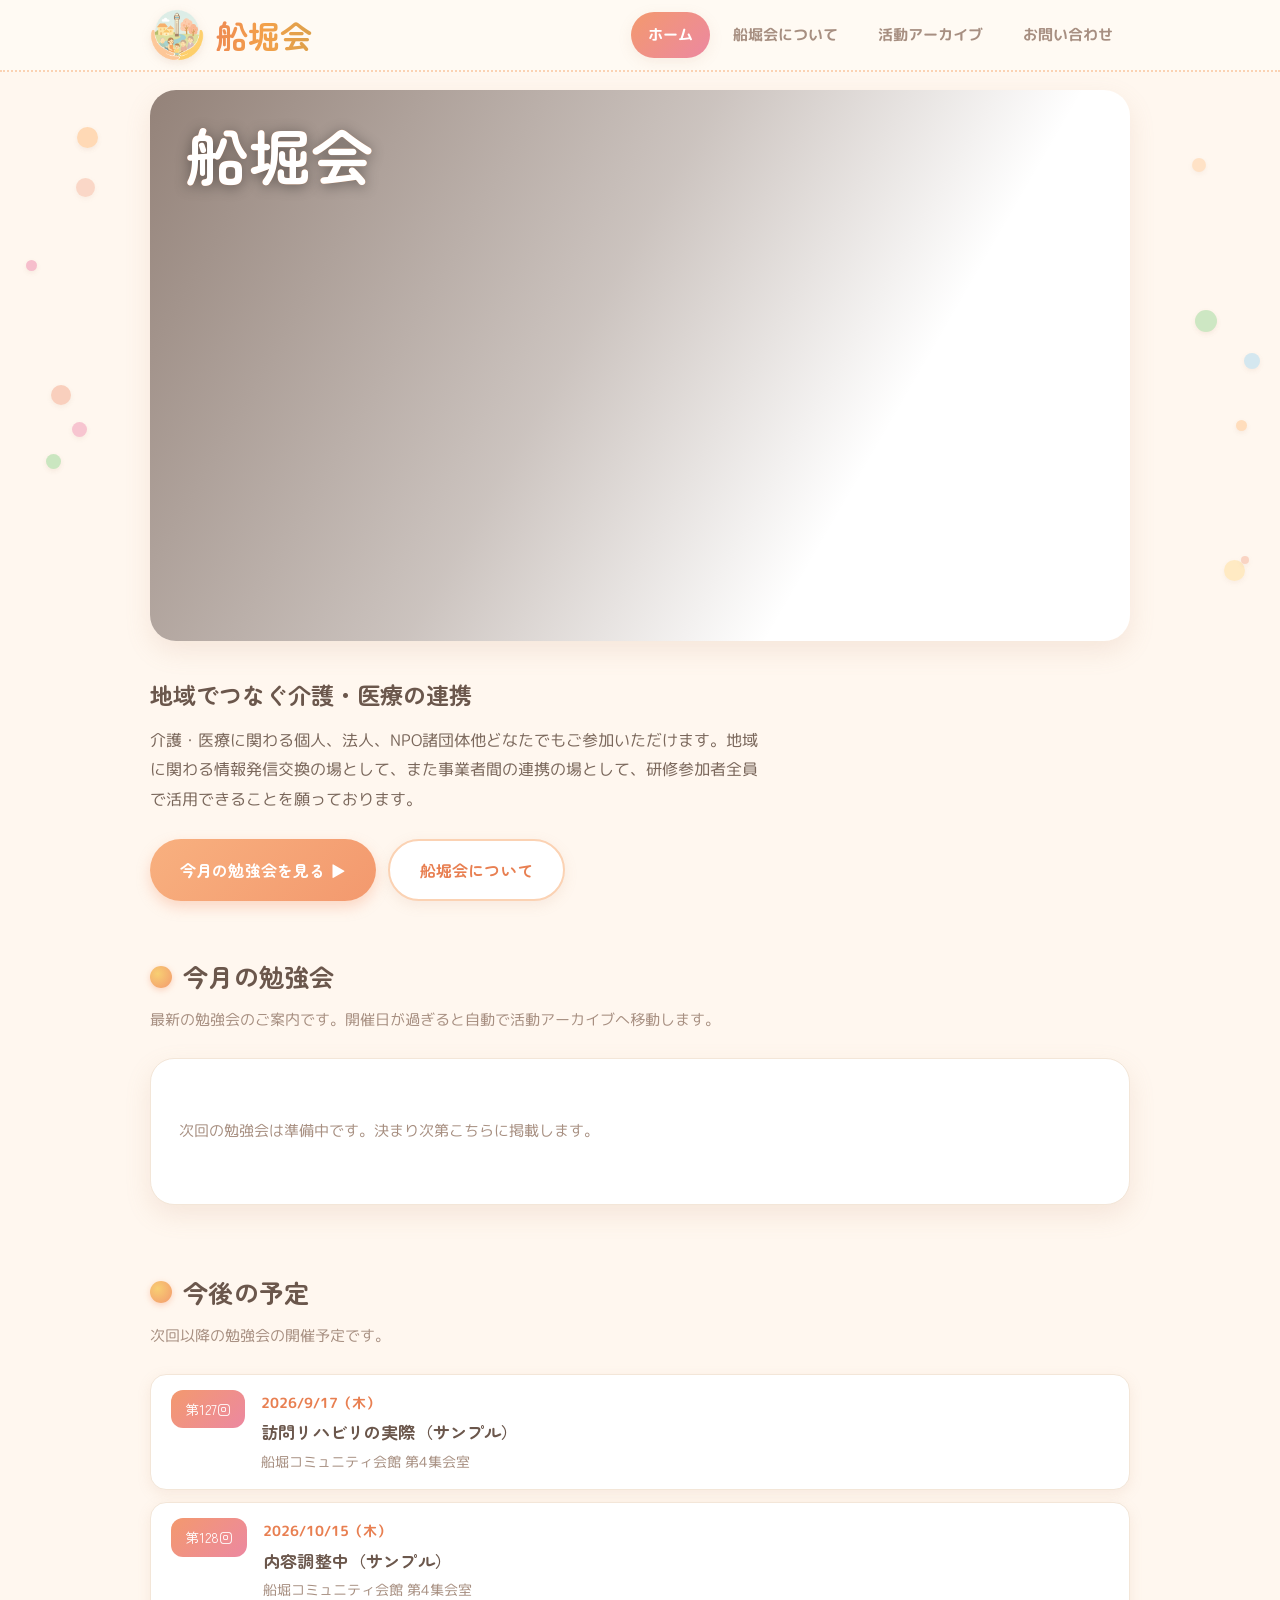
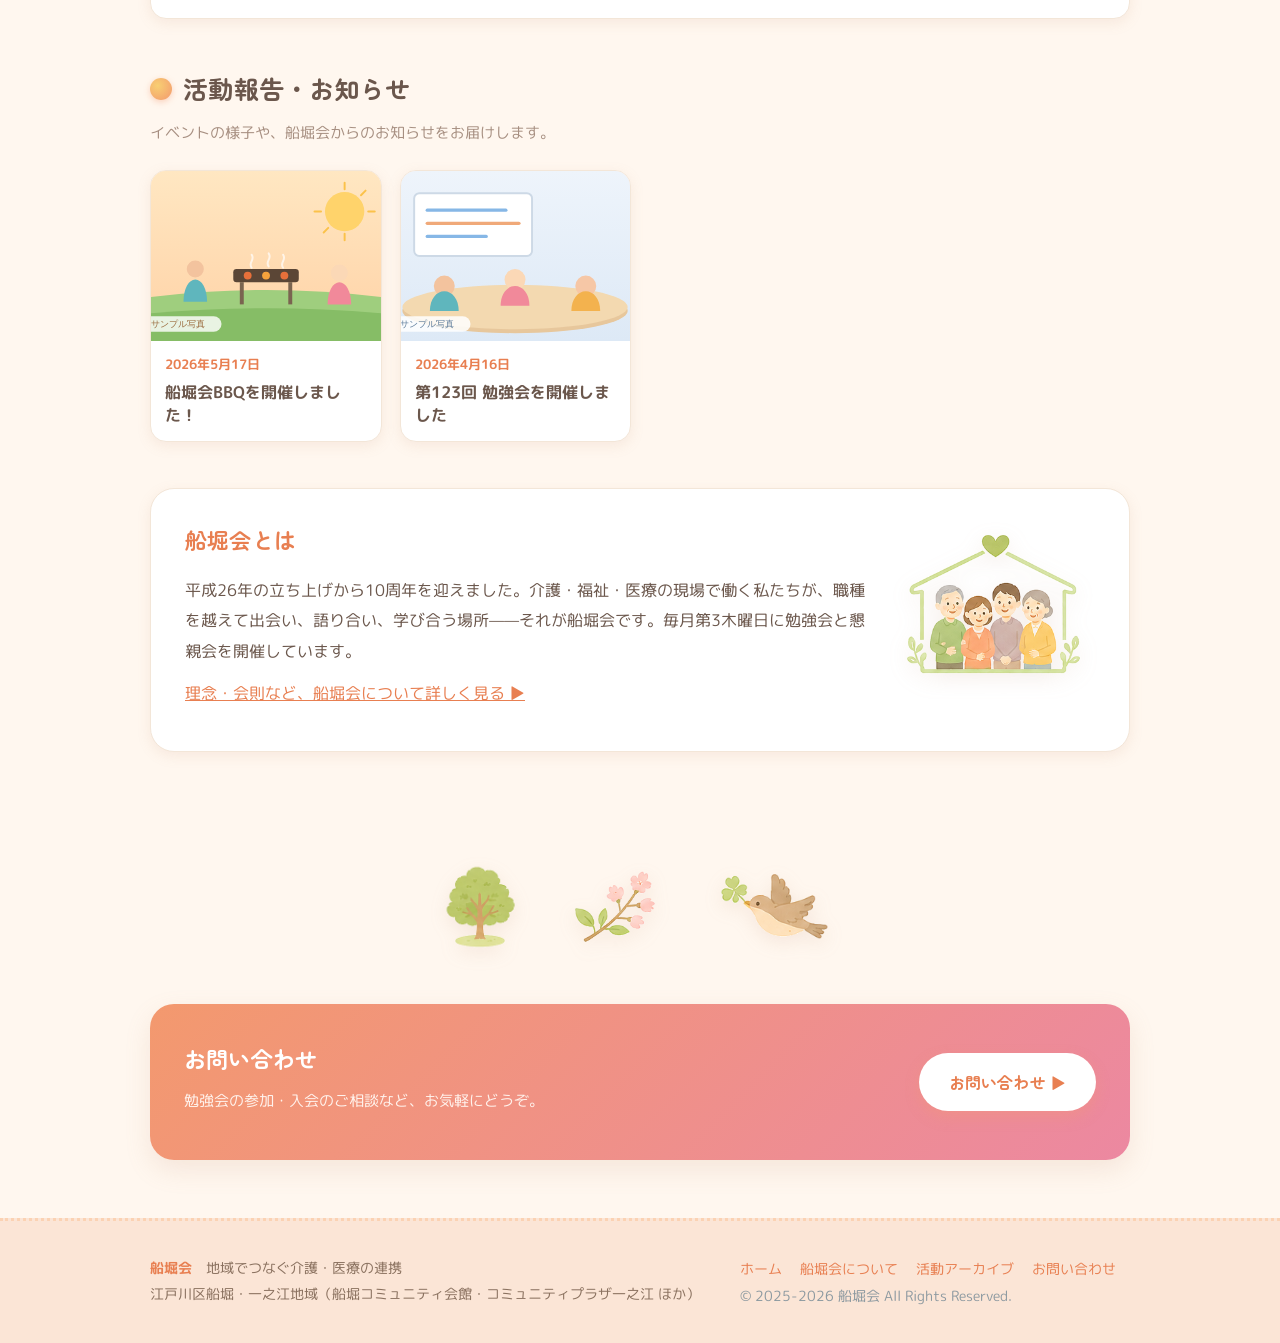
==== 公開用/index.html @ c459af16 "Add files via upload" ====
<!DOCTYPE html>
<html lang="ja">
<head>
<meta charset="UTF-8">
<meta name="viewport" content="width=device-width, initial-scale=1.0">
<title>船堀会 ｜ 地域でつなぐ介護・医療の連携</title>
<link rel="preconnect" href="https://fonts.googleapis.com">
<link rel="preconnect" href="https://fonts.gstatic.com" crossorigin>
<link href="https://fonts.googleapis.com/css2?family=Noto+Sans+JP:wght@400;500;700;900&display=swap" rel="stylesheet">
<link rel="stylesheet" href="style.css?v=22">
</head>
<body>

<header class="site">
  <div class="wrap nav">
    <a class="logo" href="index.html"><img class="logo-mark" src="logo-mark.png" alt="船堀会ロゴ"><span class="logo-name">船堀会</span></a>
    <input type="checkbox" id="navtoggle" class="nav-toggle" aria-hidden="true">
    <label for="navtoggle" class="nav-burger" aria-label="メニュー"><span></span><span></span><span></span></label>
    <nav>
      <a href="index.html" class="active">ホーム</a>
      <a href="about.html">船堀会について</a>
      <a href="archive.html">活動アーカイブ</a>
      <a href="contact.html">お問い合わせ</a>
    </nav>
  </div>
</header>

<section class="hero hero-photo">
  <div class="side-dots" aria-hidden="true"></div>
  <div class="wrap">
    <div class="hero-stage">
      <!-- 写真スライド：images フォルダに hero1.jpg〜hero3.jpg を置けば、そのまま差し替わります -->
      <div class="slider hero-bg">
        <div class="slide" style="background:url('images/hero1.jpg') center/cover no-repeat, linear-gradient(135deg,#dff0d6,#a9d8a0)"></div>
        <div class="slide" style="background:url('images/hero2.jpg') center/cover no-repeat, linear-gradient(135deg,#ffd9b8,#f5b483)"></div>
        <div class="slide" style="background:url('images/hero3.jpg') center/cover no-repeat, linear-gradient(135deg,#ffe2b0,#f3c277)"></div>
      </div>
      <div class="hero-scrim"></div>
      <div class="hero-overlay">
        <h1 class="hero-brand">船堀会</h1>
      </div>
    </div>
  </div>
</section>

<section class="hero-intro">
  <div class="wrap">
    <p class="hero-catch">地域でつなぐ介護・医療の連携</p>
    <p class="lead">介護・医療に関わる個人、法人、NPO諸団体他どなたでもご参加いただけます。地域に関わる情報発信交換の場として、また事業者間の連携の場として、研修参加者全員で活用できることを願っております。</p>
    <div class="quick">
      <a class="btn" href="#feature">今月の勉強会を見る ▶</a>
      <a class="btn secondary" href="about.html">船堀会について</a>
    </div>
  </div>
</section>

<main class="wrap">

  <section class="block" id="feature">
    <h2 class="sec">今月の勉強会</h2>
    <p class="sec-sub">最新の勉強会のご案内です。開催日が過ぎると自動で活動アーカイブへ移動します。</p>
    <div id="feature-mount"></div>
  </section>

  <section class="block" id="schedule" style="padding-top:0">
    <h2 class="sec">今後の予定</h2>
    <p class="sec-sub">次回以降の勉強会の開催予定です。</p>
    <div id="schedule-mount"></div>
  </section>

  <section class="block" style="padding-top:0" id="reports">
    <h2 class="sec">活動報告・お知らせ</h2>
    <p class="sec-sub">イベントの様子や、船堀会からのお知らせをお届けします。</p>
    <div id="reports-mount"></div>
  </section>

  <section class="block" style="padding-top:0">
    <div class="prose">
      <img class="deco-side" src="images/deco/d07.png" alt="">
      <h2>船堀会とは</h2>
      <p>平成26年の立ち上げから10周年を迎えました。介護・福祉・医療の現場で働く私たちが、職種を越えて出会い、語り合い、学び合う場所——それが船堀会です。毎月第3木曜日に勉強会と懇親会を開催しています。</p>
      <p><a href="about.html">理念・会則など、船堀会について詳しく見る ▶</a></p>
    </div>
  </section>

  <section class="block" style="padding-top:0">
    <div class="deco-strip">
      <img src="images/deco/d11.png" alt="">
      <img src="images/deco/d16.png" alt="">
      <img src="images/deco/d19.png" alt="">
    </div>
  </section>

  <section class="block" style="padding-top:0">
    <div class="contact-card">
      <div class="contact-text">
        <h2>お問い合わせ</h2>
        <p>勉強会の参加・入会のご相談など、お気軽にどうぞ。</p>
      </div>
      <a class="btn" href="contact.html">お問い合わせ ▶</a>
    </div>
  </section>

</main>

<footer>
  <div class="wrap">
    <div>
      <strong>船堀会</strong>　地域でつなぐ介護・医療の連携<br>
      江戸川区船堀・一之江地域（船堀コミュニティ会館・コミュニティプラザ一之江 ほか）
    </div>
    <div class="fnav">
      <a href="index.html">ホーム</a>
      <a href="about.html">船堀会について</a>
      <a href="archive.html">活動アーカイブ</a>
      <a href="contact.html">お問い合わせ</a><br>
      <span style="color:#8c99a0">© 2025-2026 船堀会 All Rights Reserved.</span>
    </div>
  </div>
</footer>

<script src="app.js?v=22"></script>
<script>
(function(){
  var c=document.querySelector('.side-dots'); if(!c) return;
  var cols=['#ffd2a6','#f3a9c0','#ffe1a3','#bfe3b6','#bfe0ef','#f6b9a0'];
  function mk(side){
    var s=document.createElement('span');
    var sz=(8+Math.random()*15).toFixed(0);
    s.style.width=s.style.height=sz+'px';
    s.style.top=(5+Math.random()*86).toFixed(1)+'%';
    s.style[side]=(Math.random()*6).toFixed(1)+'%';
    s.style.background=cols[Math.floor(Math.random()*cols.length)];
    s.style.opacity=(0.5+Math.random()*0.35).toFixed(2);
    c.appendChild(s);
  }
  for(var i=0;i<6;i++){ mk('left'); mk('right'); }
})();
</script>
</body>
</html>
                                                                                                                                                                                                                                                                                                                                                                                                                                                                                                                                                                                                                                                                                                                                                                                                                                                                                                                                                                                                                                                                                                                                                                                                                                                                                                                                                                                                                                                                                                                                                                                                                                                                                                                                                                                                                                                                                                                                                                                                                                                                                                                                                                                                                                                                                                                                                                                                                                                                                                                                                                                                                                                                                                                                                                                                                                                                                                                                                                                                                                                                                                                                                                                                                                                                                                                                                                                                                                                                                                                                                                                                                                                                                                                                                                                                                                                                                                                                                                                                                                                                                                                                                                                                                                                                                                                                                                                                                                                                                                                                                                                                                                                                                                                                                                                                                                                                                                                                                                                                                                                                                                                                                                                                                                                                                                                                                                                                                                                                                                                                                                                                                                                                                                                                                                                                                                                                                                                                                                                                                                                                                                                                                                                                                                                                                                                                                                                                                                                                                                                                                                                                                                                                                                                                                                                                                                                                                                                                                                                                                                                                                                                                                                                                                                                                                                                                                                                                                                                                                                                                                                                                                                                                                                                                                                                                                                                                                                                                                                                                                                                                                                                                                                                                                                                                                                                                                                                                                                                                                                                                                                                                                                                                                                                                                                                                                                                                                                                                                                                                                                                                                                                                                                                                                                                                                                                                                                                                                                                                                                                                                                                                                                                                                                                                                                                                                                                                                                                                                                                                                                                                                                                                                                                                                                                                                                                                                                                                                                                                                                                                                                                                                                                                                                                                                                                                                                                                                                                                                                                                                                                                                                                                                                                                                                                                                                                                                                                                                                                                                                                                                                                                                                                                                                                                                                                                                                                                                                                                                                                                                                                                                                                                                                                                                                                                                                                                                                                                                                                                                                                                                                                                                                                                                                                                                                                                                                                                                                                                                                                                                                                                                                                                                                                                                                                                                                                                                                                                                                                                                                                                                                                                                                                                                                                                                                                                                                                                                                                                                                                                                                                                                                                                                                                                                                                                                                                                                                                                                                                                                                                                                                                                                                                                                                                                                                                                                                                                                                                                                                                                                                                                                                                                                                                                                                                                                                                                                                                                                                                                                                                                                                                                                                                                                                                                                                                                                                                                                                                                                                                                                                                                                                                                                                                                                                                                                                                                                                                                                                                                                                                                                                       
---- 公開用/style.css ----
/* ============================================================
   船堀会サイト 共通スタイル （やわらか × ロゴ色パステル・かわいい）
   ============================================================ */
@import url('https://fonts.googleapis.com/css2?family=Zen+Maru+Gothic:wght@400;500;700;900&family=M+PLUS+Rounded+1c:wght@400;500;700&display=swap');

:root{
  --bg:#fff7ef;
  --card:#ffffff;
  --ink:#6b574c;
  --muted:#a78f81;
  --line:#f3e6d8;
  --coral:#f3996e;
  --coral-d:#e87f51;
  --peach:#fbd2b3;
  --pink:#f5aabb;
  --pink-d:#ec88a1;
  --yellow:#f8cf73;
  --mint:#a3d8a6;
  --mint-d:#7ec487;
  --sky:#a9d8e8;
  --sky-d:#7cc0d6;
  --shadow:0 10px 26px rgba(190,140,110,.16);
  --shadow-sm:0 4px 14px rgba(190,140,110,.13);
  --radius:24px;
}
*{box-sizing:border-box}
html{scroll-behavior:smooth}
body{
  margin:0;font-family:"M PLUS Rounded 1c",system-ui,"Hiragino Maru Gothic ProN","Hiragino Kaku Gothic ProN",Meiryo,sans-serif;
  color:var(--ink);background:var(--bg);line-height:1.9;
}
h1,h2,h3,.logo,.badge,.btn{font-family:"Zen Maru Gothic","M PLUS Rounded 1c",sans-serif;font-weight:700;letter-spacing:.01em}
a{color:var(--coral-d)}
img{max-width:100%}
.wrap{max-width:1020px;margin:0 auto;padding:0 20px}

/* ---- ヘッダー / ナビ ---- */
header.site{position:sticky;top:0;z-index:50;background:rgba(255,250,244,.92);backdrop-filter:blur(10px);border-bottom:2px dotted var(--peach)}
.nav{display:flex;align-items:center;justify-content:space-between;min-height:70px;flex-wrap:wrap;gap:6px}
.logo{display:flex;align-items:center;gap:12px;font-size:21px;color:var(--ink);text-decoration:none}
.logo .logo-mark{height:52px;width:auto;display:block;filter:drop-shadow(0 3px 5px rgba(190,140,110,.18))}
.logo small{display:block;font-size:11px;color:var(--muted);font-family:"M PLUS Rounded 1c",sans-serif;letter-spacing:.02em}
.nav nav{display:flex;flex-wrap:wrap}
.nav nav a{margin-left:6px;padding:9px 17px;border-radius:999px;text-decoration:none;color:var(--muted);font-weight:700;font-size:14.5px;transition:.16s;font-family:"M PLUS Rounded 1c",sans-serif}
.nav nav a:hover{color:var(--coral-d);background:#fde9dc}
.nav nav a.active{color:#fff;background:linear-gradient(135deg,var(--coral),var(--pink-d));box-shadow:var(--shadow-sm)}
@media(max-width:560px){ .nav nav a{margin-left:2px;padding:7px 12px;font-size:13.5px} .logo{font-size:18px} .logo .logo-mark{height:44px} }

/* ---- ヒーロー（2カラム：テキスト＋写真スライド） ---- */
.hero{position:relative;background:
   radial-gradient(circle at 15% 30%, #ffe0c9 0 13px, transparent 14px),
   radial-gradient(circle at 80% 22%, #cfe7f5 0 10px, transparent 11px),
   radial-gradient(circle at 38% 72%, #ffd4df 0 12px, transparent 13px),
   radial-gradient(circle at 88% 80%, #fbe6a8 0 15px, transparent 16px),
   linear-gradient(160deg,#eaf6fb 0%,#fff7ef 55%,#ffeede 100%)}
.hero .hero-inner{display:flex;gap:36px;align-items:center;padding:50px 0 58px;flex-wrap:wrap}
.hero-text{flex:1 1 320px}
.hero .eyebrow{display:inline-block;background:#fff;color:var(--coral-d);font-weight:700;font-size:13px;padding:6px 14px;border-radius:999px;box-shadow:var(--shadow-sm);margin:0 0 16px;font-family:"M PLUS Rounded 1c",sans-serif}
.hero h1{font-size:34px;line-height:1.45;margin:0 0 16px;color:var(--ink)}
.hero .lead{color:#7a675b;font-size:16px;margin:0;max-width:560px}
.hero .quick{display:flex;gap:12px;flex-wrap:wrap;margin-top:26px}
.hero-art{flex:1 1 360px;max-width:460px}

/* 写真スライド（クロスフェード）— 丸い枠でかわいく */
.slider{position:relative;width:100%;aspect-ratio:4/3;border-radius:28px;overflow:hidden;box-shadow:var(--shadow);border:6px solid #fff;background:#fff}
.slider .slide{position:absolute;inset:0;background-size:cover;background-position:center;opacity:0;animation:heroFade 24s infinite}
.slider .slide:nth-child(1){animation-delay:0s}
.slider .slide:nth-child(2){animation-delay:6s}
.slider .slide:nth-child(3){animation-delay:12s}
.slider .slide:nth-child(4){animation-delay:18s}
.slide.ph1{background-image:linear-gradient(135deg,#ffe0c9,#f7b58c)}
.slide.ph2{background-image:linear-gradient(135deg,#ffd4df,#f3a9c0)}
.slide.ph3{background-image:linear-gradient(135deg,#d8f0d4,#a6d6a6)}
.slide.ph4{background-image:linear-gradient(135deg,#d6eef8,#a9d8e8)}
@keyframes heroFade{0%{opacity:0}3%{opacity:1}22%{opacity:1}25%{opacity:0}100%{opacity:0}}
.slide-label{position:absolute;left:0;right:0;bottom:0;z-index:2;padding:14px 16px;color:#fff;font-size:13px;background:linear-gradient(transparent,rgba(120,80,55,.45));text-shadow:0 1px 4px rgba(0,0,0,.2)}
@media(max-width:560px){ .hero h1{font-size:27px} }

/* ---- 写真ヒーロー（A案：囲み枠・角丸・左上に白文字） ---- */
.hero-photo{position:relative;background:none;padding:18px 0 2px}
.hero-photo .hero-stage{position:relative;aspect-ratio:16/9;border-radius:26px;overflow:hidden;box-shadow:var(--shadow);background:#fff3e8}
.hero-photo .hero-bg{position:absolute;inset:0;width:100%;height:100%;aspect-ratio:auto;border-radius:0;border:none;box-shadow:none}
.hero-photo .hero-bg .slide{border-radius:0}
.hero-photo .hero-scrim{position:absolute;inset:0;z-index:1;background:linear-gradient(120deg,rgba(70,40,24,.58) 0%,rgba(70,40,24,.28) 44%,rgba(70,40,24,0) 72%)}
.hero-photo .hero-overlay{position:absolute;z-index:2;left:36px;top:32px;right:36px;color:#fff}
.hero-photo .eyebrow{background:none;box-shadow:none;color:#fff;padding:0;font-size:14px;text-shadow:0 1px 7px rgba(0,0,0,.4);margin:0 0 12px}
.hero-photo .hero-brand{font-size:60px;line-height:1.05;margin:0;padding:0;background:none;-webkit-text-fill-color:#fff;color:#fff;text-shadow:0 2px 14px rgba(0,0,0,.42)}
@media(max-width:760px){
  .hero-photo{padding:12px 0 2px}
  .hero-photo .hero-stage{border-radius:20px}
  .hero-photo .hero-scrim{background:linear-gradient(150deg,rgba(70,40,24,.56) 0%,rgba(70,40,24,.30) 60%,rgba(70,40,24,.12) 100%)}
  .hero-photo .hero-overlay{left:24px;top:22px;right:24px}
  .hero-photo .hero-brand{font-size:42px}
}

/* 写真の下の導入（キャッチ・説明・ボタン） */
.hero-intro{padding:34px 0 6px}
.hero-intro .hero-catch{font-size:23px;line-height:1.5;margin:0 0 14px;color:var(--ink);font-family:"Zen Maru Gothic",sans-serif;font-weight:700}
.hero-intro .lead{color:#7a675b;font-size:16px;margin:0;max-width:620px;line-height:1.85}
.hero-intro .quick{display:flex;gap:12px;flex-wrap:wrap;margin-top:24px}
@media(max-width:560px){ .hero-intro{padding:24px 0 4px} .hero-intro .hero-catch{font-size:19px} }

/* やさしい波の区切り */
.wave{display:block;width:100%;height:46px;margin-top:-1px}

/* ---- ページ見出し（下層ページ） ---- */
.page-head{background:linear-gradient(135deg,var(--coral),var(--pink-d));color:#fff;padding:44px 0 40px;position:relative}
.page-head .eyebrow{margin:0 0 6px;font-size:12px;font-weight:700;letter-spacing:.12em;color:#fff3ec;font-family:"M PLUS Rounded 1c",sans-serif}
.page-head h1{margin:0;font-size:28px}
.crumbs{font-size:13px;color:var(--muted);margin:18px 0 0}
.crumbs a{color:var(--coral-d);text-decoration:none}

/* ---- 汎用セクション ---- */
section.block{padding:46px 0}
section.block h2.sec{font-size:25px;margin:0 0 6px;color:var(--ink);display:flex;align-items:center;gap:11px}
section.block h2.sec::before{content:"";width:22px;height:22px;border-radius:50%;background:radial-gradient(circle at 35% 35%, var(--yellow), var(--coral));display:inline-block;box-shadow:0 2px 6px rgba(243,153,110,.4)}
section.block p.sec-sub{color:var(--muted);font-size:14.5px;margin:0 0 24px}

/* ---- ボタン ---- */
.btn{display:inline-flex;align-items:center;gap:8px;background:linear-gradient(135deg,#f8b07f,var(--coral));color:#fff;text-decoration:none;font-size:16px;padding:14px 30px;border-radius:999px;transition:.18s;border:none;cursor:pointer;box-shadow:0 6px 14px rgba(243,153,110,.34)}
.btn:hover{transform:translateY(-2px) scale(1.02);box-shadow:0 10px 20px rgba(243,153,110,.4)}
.btn.secondary{background:#fff;color:var(--coral-d);border:2px solid var(--peach);box-shadow:var(--shadow-sm)}
.btn.accent{background:linear-gradient(135deg,#ffdc8a,var(--yellow));color:#7a5a1e}

/* ---- 今月の勉強会カード ---- */
.feature{background:var(--card);border:1px solid var(--line);border-radius:var(--radius);box-shadow:var(--shadow);overflow:hidden;margin-bottom:18px}
.feature .top{background:linear-gradient(135deg,var(--coral),var(--pink-d));color:#fff;padding:20px 28px;display:flex;flex-wrap:wrap;align-items:center;gap:12px}
.badge{background:rgba(255,255,255,.25);border:1px solid rgba(255,255,255,.5);padding:5px 15px;border-radius:999px;font-size:13px}
.feature .top h2{margin:0;font-size:22px;flex:1;min-width:200px}
.feature .body{padding:28px}
.feature h3{font-size:30px;margin:0 0 14px;line-height:1.45;color:var(--coral-d)}
@media(max-width:560px){ .feature h3{font-size:23px} }
.summary{color:#7a675b;margin:0 0 22px;white-space:pre-line}
.grid{display:grid;grid-template-columns:1fr 1fr;gap:14px;margin:0 0 22px}
@media(max-width:640px){ .grid{grid-template-columns:1fr} }
.meta{display:flex;gap:12px;align-items:flex-start;background:#fff6ee;border:1px solid var(--line);border-radius:16px;padding:11px 15px}
.meta .k{flex:0 0 58px;color:var(--coral-d);font-size:13px;font-weight:700;padding-top:2px}
.meta .v{font-size:15px}

/* ---- 講師 ---- */
.speakers{border-top:2px dotted var(--peach);padding-top:22px;margin-top:6px}
.speakers h4{font-size:27px;color:var(--coral-d);margin:0 0 18px;font-weight:700;letter-spacing:.04em;font-family:"Zen Maru Gothic","M PLUS Rounded 1c",sans-serif}
.speaker{display:flex;gap:20px;align-items:flex-start;margin-bottom:22px}
.avatar{flex:0 0 240px;width:240px;height:240px;border-radius:50%;object-fit:cover;object-position:50% 28%;border:6px solid #fff;box-shadow:0 8px 20px rgba(190,140,110,.28);background:linear-gradient(135deg,#ffe6d3,#ffd0dd);display:grid;place-items:center;color:var(--coral-d);font-size:76px;overflow:hidden;font-family:"Zen Maru Gothic",sans-serif}
.sp-body{flex:1;min-width:0}
.speaker .name{font-weight:700;font-size:28px}
.speaker .org{display:flex;align-items:center;flex-wrap:wrap;gap:8px 14px;color:var(--coral-d);font-size:16.5px;font-weight:600;margin:6px 0 9px}
.speaker .org-logo{flex:0 0 auto;height:180px;width:auto;max-width:min(100%,540px);object-fit:contain;border-radius:14px;background:#fff;padding:10px;border:1px solid #f0e2d4;box-shadow:0 4px 12px rgba(190,140,110,.18)}
.speaker .org span{flex:1 1 auto;min-width:0}
.speaker .profile{color:var(--muted);font-size:14px;margin:0}

.cta{display:flex;flex-wrap:wrap;gap:12px;align-items:center;margin-top:24px;padding-top:22px;border-top:2px dotted var(--peach)}
.cta .note{color:var(--muted);font-size:13px;flex:1;min-width:220px}
.empty{color:var(--muted);font-size:14.5px;padding:16px 0}

/* ---- アーカイブ一覧（動的） ---- */
.arch-item{background:var(--card);border:1px solid var(--line);border-radius:18px;box-shadow:var(--shadow-sm);padding:18px 22px;margin-bottom:12px;display:flex;gap:18px;align-items:flex-start;flex-wrap:wrap;transition:.16s}
.arch-item:hover{box-shadow:var(--shadow);transform:translateY(-2px)}
.arch-item .no{flex:0 0 auto;background:linear-gradient(135deg,var(--coral),var(--pink-d));color:#fff;border-radius:12px;padding:6px 14px;font-size:14px;font-family:"Zen Maru Gothic",sans-serif}
.arch-item .main{flex:1;min-width:220px}
.arch-item .date{color:var(--muted);font-size:13px;margin:0 0 3px}
.arch-item h3{font-size:17px;margin:0 0 4px;color:var(--ink)}
.arch-item .who{color:var(--muted);font-size:13.5px;margin:0}

/* ---- 表 ---- */
.table-wrap{overflow-x:auto;border:1px solid var(--line);border-radius:18px;box-shadow:var(--shadow-sm);background:#fff}
table.records{border-collapse:collapse;width:100%;min-width:680px;font-size:14px}
table.records th,table.records td{border-bottom:1px solid var(--line);padding:13px 15px;text-align:left;vertical-align:top}
table.records th{background:#fff0e4;color:var(--coral-d);font-weight:700;white-space:nowrap}
table.records td.no{font-weight:700;white-space:nowrap;color:var(--coral-d)}
table.records tr:last-child td{border-bottom:none}
table.records tbody tr:hover{background:#fff8f2}

/* ---- 文章ページ ---- */
.prose{background:#fff;border:1px solid var(--line);border-radius:var(--radius);box-shadow:var(--shadow-sm);padding:30px 34px;margin-bottom:22px}
.prose h2{font-size:22px;margin:0 0 14px;color:var(--coral-d)}
.prose h3{font-size:16px;margin:22px 0 6px;color:var(--mint-d)}
.prose p{margin:0 0 12px}
.rinen{list-style:none;padding:0;margin:0;display:grid;gap:14px}
.rinen li{background:linear-gradient(135deg,#fff3e9,#fff8f1);border:2px dotted var(--peach);border-radius:18px;padding:16px 20px;display:flex;gap:14px;align-items:flex-start}
.rinen li:nth-child(2){background:linear-gradient(135deg,#eef9ee,#f7fcf6);border-color:#bfe3b8}
.rinen li:nth-child(3){background:linear-gradient(135deg,#eaf6fb,#f4fbfd);border-color:#b6e0ee}
.rinen li .n{flex:0 0 34px;height:34px;border-radius:50%;background:linear-gradient(135deg,var(--coral),var(--pink-d));color:#fff;display:grid;place-items:center;font-size:15px;font-family:"Zen Maru Gothic",sans-serif}
.rinen li:nth-child(2) .n{background:linear-gradient(135deg,var(--mint-d),var(--mint))}
.rinen li:nth-child(3) .n{background:linear-gradient(135deg,var(--sky-d),var(--sky))}
.kaisoku ul{margin:4px 0 16px;padding-left:20px;color:#7a675b}
.kaisoku ol{margin:4px 0 16px;padding-left:22px;color:#7a675b}

/* ---- お問い合わせ ---- */
.contact-card{background:linear-gradient(135deg,var(--coral),var(--pink-d));color:#fff;border-radius:var(--radius);box-shadow:var(--shadow);padding:34px;display:flex;gap:24px;align-items:center;justify-content:space-between;flex-wrap:wrap}
.contact-card h2{margin:0 0 8px;font-size:22px}
.contact-text{max-width:560px}
.contact-text p{margin:0 0 10px;color:#fff2ec;font-size:15px}
.contact-card .btn{background:#fff;color:var(--coral-d)}

/* ---- フッター ---- */
footer{background:#fbe5d6;color:#8a715f;padding:34px 0;font-size:13.5px;margin-top:12px;border-top:3px dotted var(--peach)}
footer .wrap{display:flex;justify-content:space-between;flex-wrap:wrap;gap:14px}
footer strong{color:var(--coral-d)}
footer a{color:var(--coral-d);text-decoration:none}
footer .fnav a{margin-right:14px;line-height:2.1}

/* ---- かわいい挿絵（いろんなデザインより） ---- */
.deco-side{float:right;width:200px;margin:2px 0 12px 22px;filter:drop-shadow(0 6px 10px rgba(190,140,110,.14))}
.deco-center{display:block;margin:10px auto 6px;max-width:230px;filter:drop-shadow(0 6px 10px rgba(190,140,110,.14))}
.deco-strip{display:flex;justify-content:center;align-items:flex-end;gap:34px;flex-wrap:wrap;margin:38px 0 0}
.deco-strip img{height:100px;width:auto;filter:drop-shadow(0 6px 9px rgba(190,140,110,.14))}
@media(max-width:560px){ .deco-side{float:none;display:block;margin:0 auto 12px;width:165px} .deco-strip img{height:66px} .deco-strip{gap:20px} }

/* ---- 左右の余白に置くかわいい挿絵（広い画面だけ表示） ---- */
.side-deco{display:none}
@media(min-width:1240px){
  .side-deco{display:block}
  .side-deco .sd{position:fixed;width:122px;z-index:0;opacity:.92;pointer-events:none;filter:drop-shadow(0 6px 10px rgba(190,140,110,.16))}
  .sd-l1{left:16px;top:108px}
  .sd-l2{left:4px;top:45%}
  .sd-l3{left:22px;bottom:64px;width:98px}
  .sd-r1{right:14px;top:118px}
  .sd-r2{right:6px;top:47%;width:132px}
  .sd-r3{right:22px;bottom:64px;width:106px}
}

/* 右下に寄せる挿絵 */
.deco-br{text-align:right;margin:4px 0 26px}
.deco-br img{width:300px;max-width:62%;filter:drop-shadow(0 6px 10px rgba(190,140,110,.14))}
@media(max-width:560px){ .deco-br img{width:200px} }

/* ① ロゴ名（大きく・ロゴ色に合わせた暖色グラデ） */
.logo .logo-name{font-size:32px;line-height:1;font-family:"Zen Maru Gothic",sans-serif;background:linear-gradient(95deg,#ee8a52,#f3a14a 50%,#dca04a);-webkit-background-clip:text;background-clip:text;color:transparent}
@media(max-width:560px){ .logo .logo-name{font-size:25px} }

/* ④ ヒーローの大見出し「船堀会」 */
.hero .hero-brand{font-size:62px;line-height:1.06;margin:0 0 6px;background:linear-gradient(100deg,#ef8d5a,#f3a14e 48%,#e39a59);-webkit-background-clip:text;background-clip:text;color:transparent}
.hero .hero-catch{font-size:23px;line-height:1.5;margin:0 0 14px;color:var(--ink);font-family:"Zen Maru Gothic",sans-serif}
@media(max-width:560px){ .hero .hero-brand{font-size:44px} .hero .hero-catch{font-size:18px} }

/* ⑥ 参加を申し込むボタン（大きく・目立つ） */
.btn-join{font-size:18px;padding:18px 44px;box-shadow:0 10px 22px rgba(248,184,79,.5)}
.btn-join:hover{transform:translateY(-3px) scale(1.03)}
@media(min-width:641px){ .btn-join{animation:joinBounce 2.6s ease-in-out infinite} }
@keyframes joinBounce{0%,100%{transform:translateY(0)}50%{transform:translateY(-4px)}}

/* === 活動アーカイブ：年ごとの折りたたみ === */
.year-acc{border:1px solid #efe2d3;border-radius:16px;margin:14px 0;overflow:hidden;background:#fff;box-shadow:0 2px 10px rgba(120,80,40,.05)}
.year-acc>summary{list-style:none;cursor:pointer;padding:15px 20px;font-weight:700;font-size:1.1rem;color:#5b4630;background:#fbf1e6;display:flex;align-items:center;gap:12px;user-select:none}
.year-acc>summary::-webkit-details-marker{display:none}
.year-acc>summary::before{content:"\25B8";color:#e09a5a;font-size:.95em;transition:transform .2s}
.year-acc[open]>summary::before{transform:rotate(90deg)}
.year-acc>summary:hover{background:#f7e8d6}
.year-acc>summary .cnt{margin-left:auto;font-weight:500;font-size:.82rem;color:#a8917a;background:#fff;border:1px solid #efe2d3;border-radius:999px;padding:2px 12px}
.year-acc .year-body{padding:8px 16px 16px}

/* === スマホ用ハンバーガーメニュー === */
.nav-toggle,.nav-burger{display:none}
@media(max-width:640px){
  .nav-burger{display:flex;flex-direction:column;justify-content:center;gap:6px;width:46px;height:42px;padding:8px;margin-left:auto;cursor:pointer;border-radius:12px;-webkit-tap-highlight-color:transparent}
  .nav-burger span{display:block;height:3px;width:28px;background:var(--coral-d);border-radius:3px;transition:transform .25s ease,opacity .2s ease}
  .nav nav{display:none;flex-direction:column;width:100%;flex-basis:100%;order:3;gap:5px;padding:8px 0 12px}
  .nav nav a{margin:0 !important;width:100%;text-align:center;padding:13px;font-size:16px}
  .nav-toggle:checked ~ nav{display:flex}
  .nav-toggle:checked + .nav-burger span:nth-child(1){transform:translateY(9px) rotate(45deg)}
  .nav-toggle:checked + .nav-burger span:nth-child(2){opacity:0}
  .nav-toggle:checked + .nav-burger span:nth-child(3){transform:translateY(-9px) rotate(-45deg)}
}

/* === 活動報告・お知らせ（カード＋拡大表示） === */
#reports-mount{display:grid;grid-template-columns:repeat(auto-fill,minmax(220px,1fr));gap:18px}
#reports-mount .empty{grid-column:1/-1;color:var(--muted);background:var(--card);border:1px dashed var(--line);border-radius:14px;padding:20px;text-align:center}
.rep-card{display:flex;flex-direction:column;text-align:left;padding:0;border:1px solid var(--line);border-radius:16px;overflow:hidden;background:var(--card);box-shadow:var(--shadow-sm);cursor:pointer;font:inherit;color:inherit;transition:transform .16s,box-shadow .16s}
.rep-card:hover{transform:translateY(-3px);box-shadow:0 12px 24px rgba(190,140,110,.22)}
.rep-thumb{display:block;width:100%;height:170px;object-fit:cover;background:#ffe9d6}
.rep-noimg{background:linear-gradient(135deg,#ffe0c9,#ffd2a6)}
.rep-cap{padding:12px 14px 14px}
.rep-cap .rep-date{display:block;color:var(--coral-d);font-size:12.5px;font-weight:700;margin-bottom:4px}
.rep-cap .rep-title{display:block;font-size:16px;color:var(--ink);line-height:1.45;font-weight:700}
.rep-modal{position:fixed;inset:0;z-index:200;background:rgba(60,35,20,.6);display:flex;align-items:center;justify-content:center;padding:18px;opacity:0;visibility:hidden;transition:opacity .2s,visibility .2s}
.rep-modal.open{opacity:1;visibility:visible}
.rep-box{position:relative;background:#fff;border-radius:20px;max-width:680px;width:100%;max-height:90vh;overflow:auto;box-shadow:0 20px 50px rgba(0,0,0,.32)}
.rep-big{display:block;width:100%;max-height:62vh;object-fit:contain;background:#faf3ec;border-radius:20px 20px 0 0}
.rep-mbody{padding:18px 24px 26px}
.rep-mdate{color:var(--coral-d);font-weight:700;font-size:13px;margin:0 0 6px}
.rep-mtitle{font-size:22px;margin:0 0 14px;color:var(--ink);line-height:1.5}
.rep-mtext{color:#5a4a3e;font-size:15px;line-height:1.9;margin:0;white-space:pre-line}
.rep-close{position:absolute;top:14px;right:16px;width:40px;height:40px;border-radius:50%;border:none;background:rgba(255,255,255,.92);font-size:24px;line-height:1;cursor:pointer;color:#5b4630;box-shadow:0 2px 8px rgba(0,0,0,.25)}
.rep-close:hover{background:#fff}
@media(max-width:560px){ .rep-mtitle{font-size:19px} }

/* === 今後の予定（スケジュール表） === */
.sched{overflow-x:auto;border:1px solid var(--line);border-radius:16px;background:var(--card);box-shadow:var(--shadow-sm)}
.sched table{width:100%;border-collapse:collapse;min-width:520px}
.sched th{background:#fbf1e6;color:#5b4630;font-size:13.5px;font-weight:700;text-align:left;padding:12px 16px;white-space:nowrap}
.sched td{padding:13px 16px;border-top:1px solid var(--line);font-size:14.5px;color:var(--ink);vertical-align:top}
.sched .s-date{white-space:nowrap;color:var(--coral-d);font-weight:700}
.sched .s-no{white-space:nowrap;font-weight:700}
.sched .s-place{color:var(--muted);font-size:13.5px}
#schedule-mount .empty{color:var(--muted);background:var(--card);border:1px dashed var(--line);border-radius:14px;padding:18px;text-align:center}

/* === 写真の両サイドの水玉（装飾・ランダム配置） === */
.hero-photo .wrap{position:relative;z-index:1}
.side-dots{position:absolute;inset:0;z-index:0;pointer-events:none;overflow:hidden}
.side-dots span{position:absolute;border-radius:50%;box-shadow:0 2px 5px rgba(190,140,110,.18)}
@media(max-width:1100px){ .side-dots{display:none} }

/* === トップ写真：3枚ローテーション === */
.hero-photo .hero-bg .slide{animation:heroFade3 21s infinite}
.hero-photo .hero-bg .slide:nth-child(1){animation-delay:0s}
.hero-photo .hero-bg .slide:nth-child(2){animation-delay:7s}
.hero-photo .hero-bg .slide:nth-child(3){animation-delay:14s}
@keyframes heroFade3{0%{opacity:0}4%{opacity:1}30%{opacity:1}34%{opacity:0}100%{opacity:0}}

/* === 今後の予定：カード（横スクロールなし） === */
.sched-list{display:flex;flex-direction:column;gap:12px}
.sched-card{background:var(--card);border:1px solid var(--line);border-radius:16px;box-shadow:var(--shadow-sm);padding:15px 20px;display:flex;gap:16px;align-items:flex-start;flex-wrap:wrap}
.sched-card .s-no{flex:0 0 auto;background:linear-gradient(135deg,var(--coral),var(--pink-d));color:#fff;border-radius:12px;padding:6px 14px;font-size:14px;font-family:"Zen Maru Gothic",sans-serif;white-space:nowrap}
.sched-card .s-main{flex:1 1 200px;min-width:0}
.sched-card .s-date{color:var(--coral-d);font-weight:700;font-size:14px;margin:0 0 3px}
.sched-card .s-title{font-size:17px;margin:0 0 4px;color:var(--ink);line-height:1.5}
.sched-card .s-place{color:var(--muted);font-size:13.5px;margin:0}

/* 講師：スマホ縦並び */
@media(max-width:600px){
  .speaker{flex-direction:column;align-items:center;text-align:center;gap:12px}
  .speaker .org{justify-content:center}
  .avatar{width:190px;height:190px;flex:0 0 auto;font-size:60px}
  .speaker .org-logo{height:130px}
  .speaker .name{font-size:24px}
  .speaker .profile{font-size:14.5px}
}

/* 日本語の改行を自然な位置に（中途半端な改行防止） */
.feature h3,.summary,.speaker .name,.speaker .org span,.speaker .profile,.arch-item h3,.arch-item .who,.rep-mtitle,.sched-card .s-title{word-break:keep-all;overflow-wrap:anywhere;line-break:strict}
@media(max-width:600px){ .speaker.no-avatar{align-items:flex-start;text-align:left} }
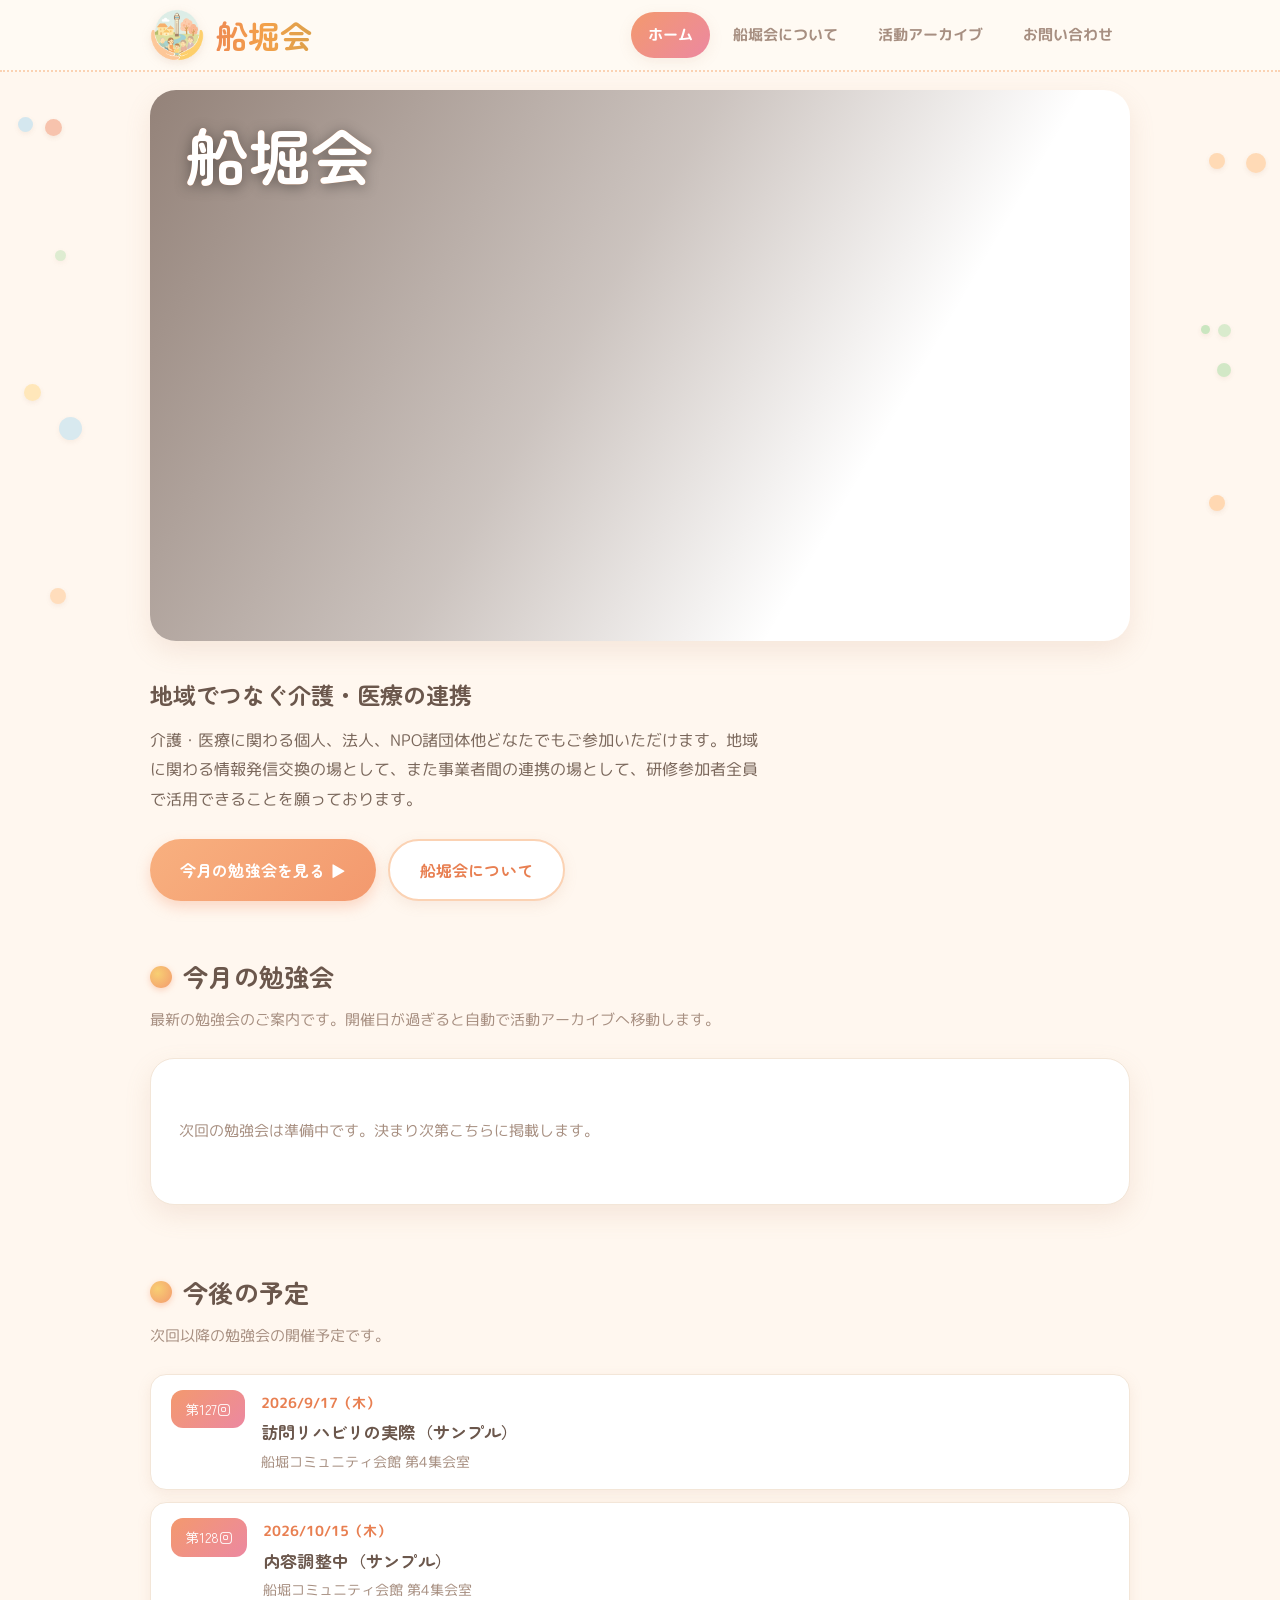
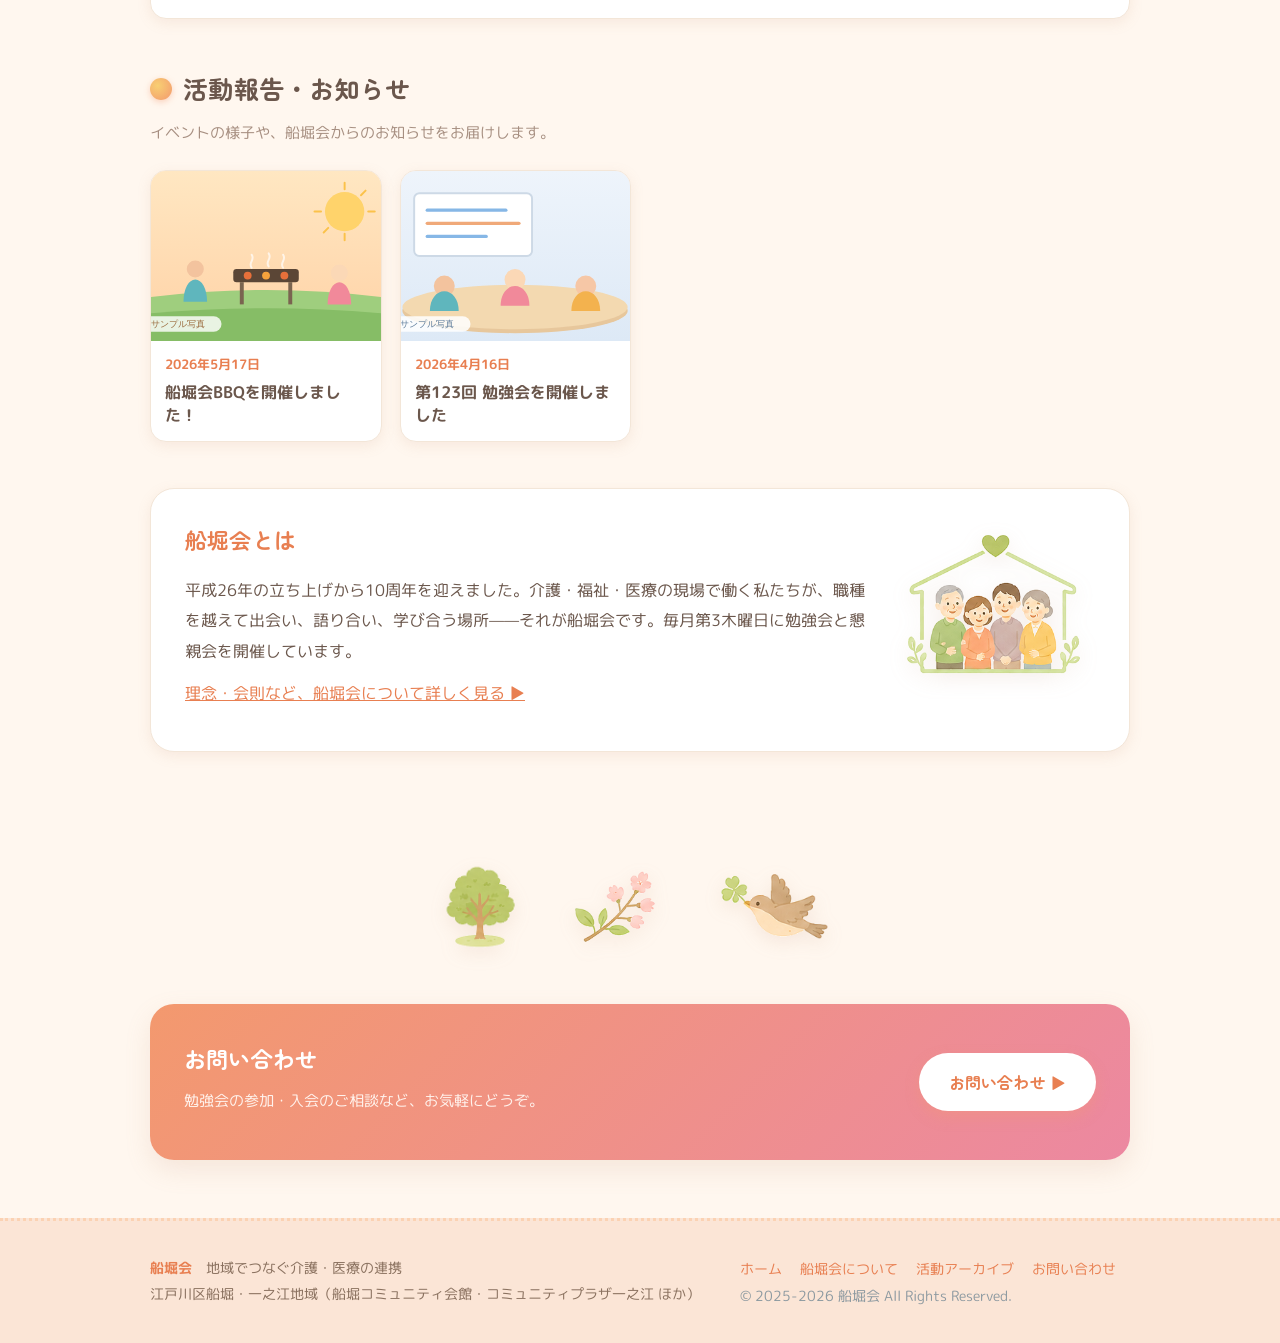
==== commit 87721286: "Add files via upload" ====
--- a/公開用/index.html
+++ b/公開用/index.html
@@ -7,7 +7,7 @@
 <link rel="preconnect" href="https://fonts.googleapis.com">
 <link rel="preconnect" href="https://fonts.gstatic.com" crossorigin>
 <link href="https://fonts.googleapis.com/css2?family=Noto+Sans+JP:wght@400;500;700;900&display=swap" rel="stylesheet">
-<link rel="stylesheet" href="style.css?v=22">
+<link rel="stylesheet" href="style.css?v=23">
 </head>
 <body>
 
@@ -119,7 +119,7 @@
   </div>
 </footer>
 
-<script src="app.js?v=22"></script>
+<script src="app.js?v=23"></script>
 <script>
 (function(){
   var c=document.querySelector('.side-dots'); if(!c) return;
--- a/公開用/style.css
+++ b/公開用/style.css
@@ -141,7 +141,7 @@
 .speakers{border-top:2px dotted var(--peach);padding-top:22px;margin-top:6px}
 .speakers h4{font-size:27px;color:var(--coral-d);margin:0 0 18px;font-weight:700;letter-spacing:.04em;font-family:"Zen Maru Gothic","M PLUS Rounded 1c",sans-serif}
 .speaker{display:flex;gap:20px;align-items:flex-start;margin-bottom:22px}
-.avatar{flex:0 0 240px;width:240px;height:240px;border-radius:50%;object-fit:cover;object-position:50% 28%;border:6px solid #fff;box-shadow:0 8px 20px rgba(190,140,110,.28);background:linear-gradient(135deg,#ffe6d3,#ffd0dd);display:grid;place-items:center;color:var(--coral-d);font-size:76px;overflow:hidden;font-family:"Zen Maru Gothic",sans-serif}
+.avatar{flex:0 0 280px;width:280px;height:280px;border-radius:50%;object-fit:cover;object-position:50% 28%;border:6px solid #fff;box-shadow:0 8px 20px rgba(190,140,110,.28);background:linear-gradient(135deg,#ffe6d3,#ffd0dd);display:grid;place-items:center;color:var(--coral-d);font-size:88px;overflow:hidden;font-family:"Zen Maru Gothic",sans-serif}
 .sp-body{flex:1;min-width:0}
 .speaker .name{font-weight:700;font-size:28px}
 .speaker .org{display:flex;align-items:center;flex-wrap:wrap;gap:8px 14px;color:var(--coral-d);font-size:16.5px;font-weight:600;margin:6px 0 9px}
@@ -321,7 +321,7 @@
 @media(max-width:600px){
   .speaker{flex-direction:column;align-items:center;text-align:center;gap:12px}
   .speaker .org{justify-content:center}
-  .avatar{width:190px;height:190px;flex:0 0 auto;font-size:60px}
+  .avatar{width:215px;height:215px;flex:0 0 auto;font-size:66px}
   .speaker .org-logo{height:130px}
   .speaker .name{font-size:24px}
   .speaker .profile{font-size:14.5px}
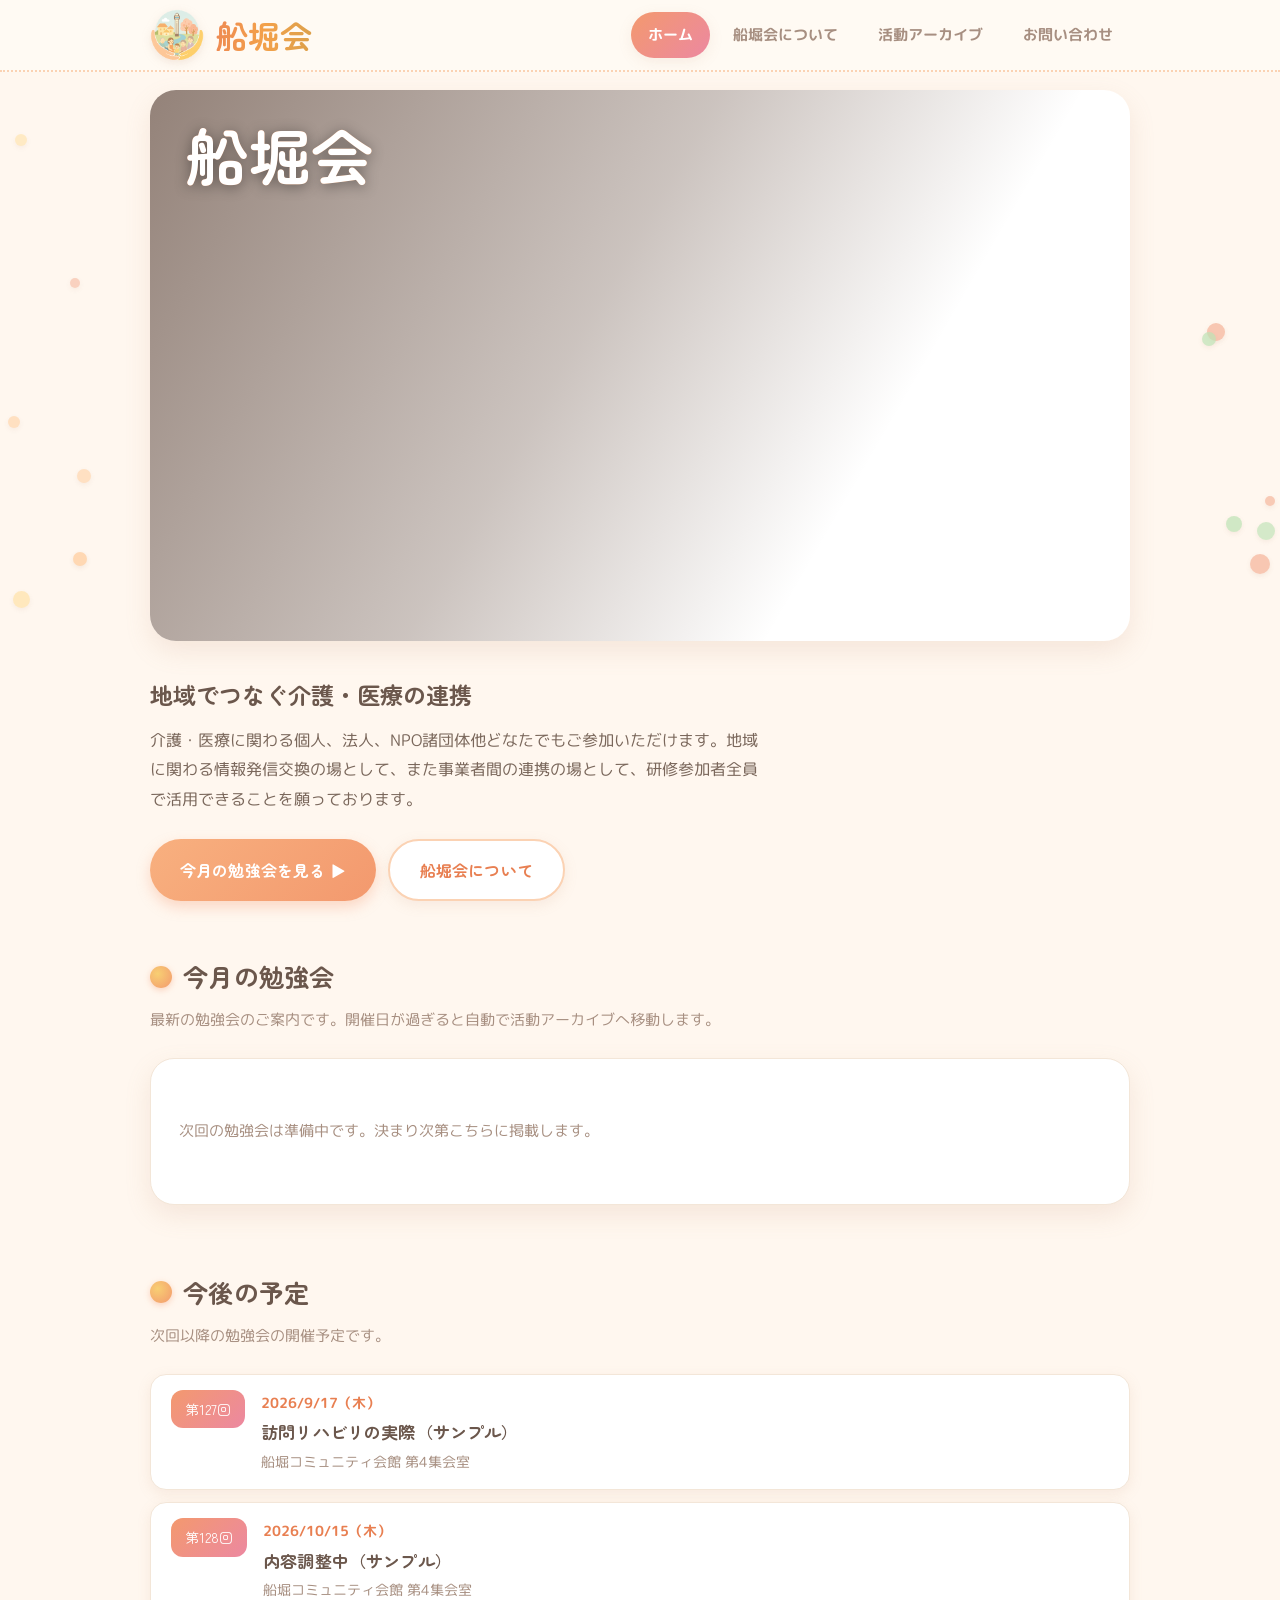
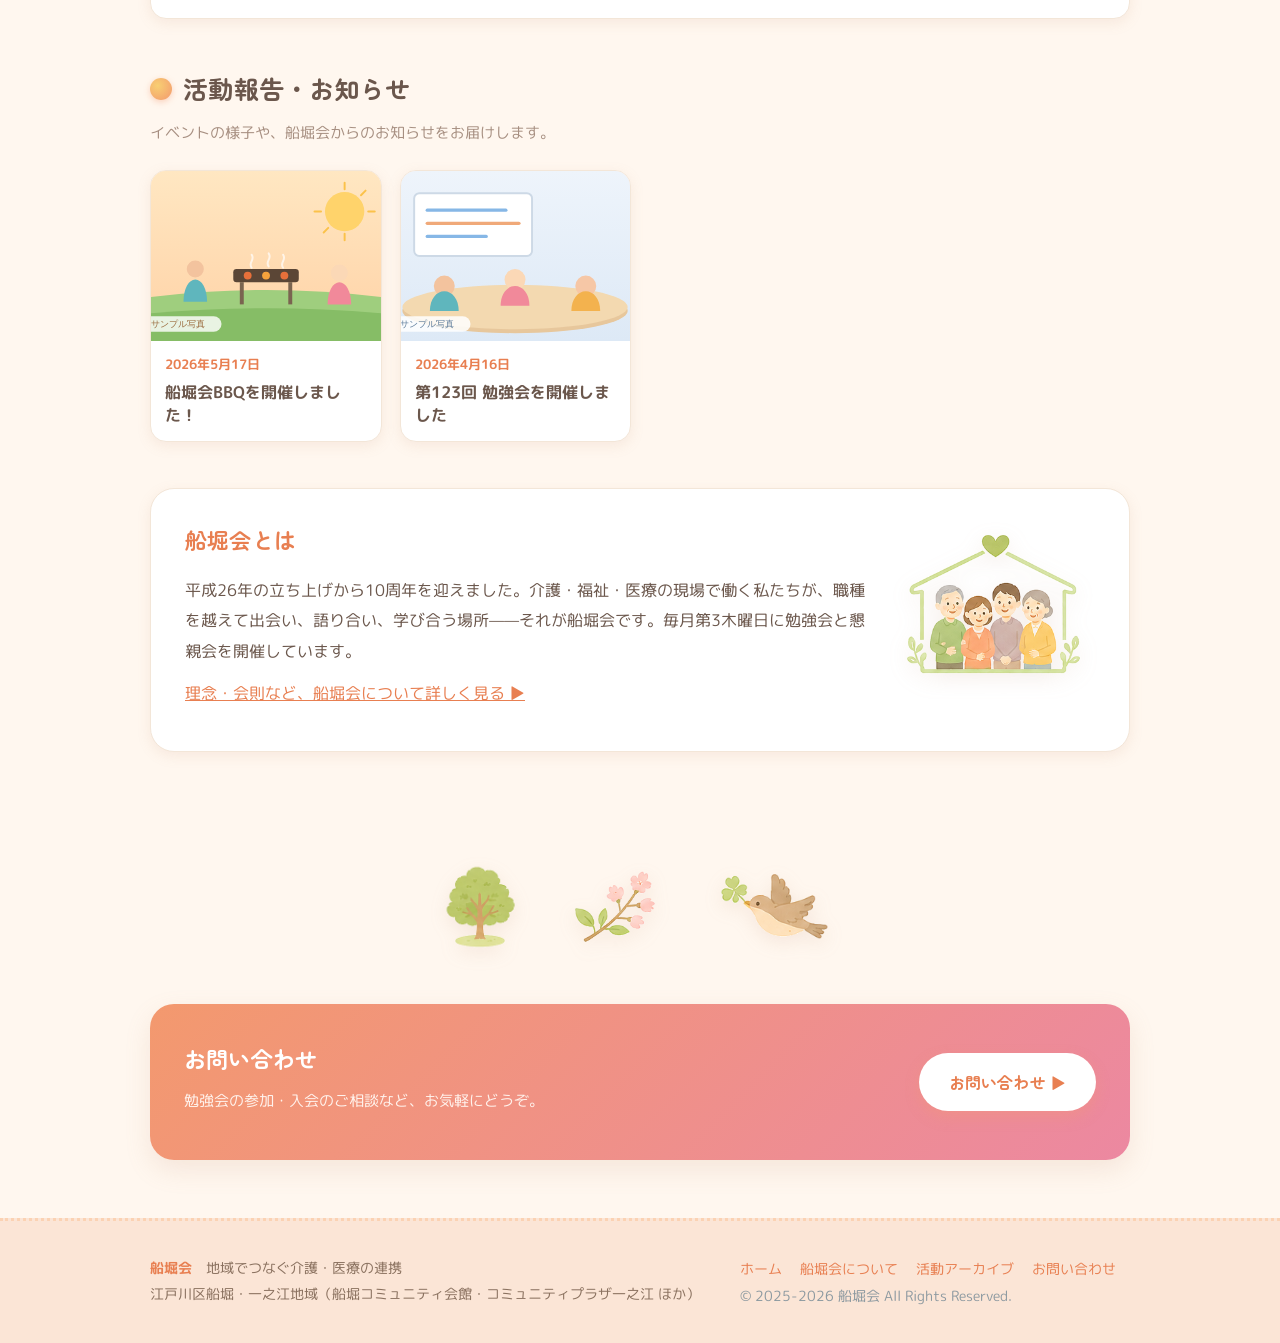
==== commit 08fc337b: "Add files via upload" ====
--- a/公開用/index.html
+++ b/公開用/index.html
@@ -7,7 +7,7 @@
 <link rel="preconnect" href="https://fonts.googleapis.com">
 <link rel="preconnect" href="https://fonts.gstatic.com" crossorigin>
 <link href="https://fonts.googleapis.com/css2?family=Noto+Sans+JP:wght@400;500;700;900&display=swap" rel="stylesheet">
-<link rel="stylesheet" href="style.css?v=23">
+<link rel="stylesheet" href="style.css?v=24">
 </head>
 <body>
 
@@ -119,7 +119,7 @@
   </div>
 </footer>
 
-<script src="app.js?v=23"></script>
+<script src="app.js?v=24"></script>
 <script>
 (function(){
   var c=document.querySelector('.side-dots'); if(!c) return;
--- a/公開用/style.css
+++ b/公開用/style.css
@@ -141,7 +141,7 @@
 .speakers{border-top:2px dotted var(--peach);padding-top:22px;margin-top:6px}
 .speakers h4{font-size:27px;color:var(--coral-d);margin:0 0 18px;font-weight:700;letter-spacing:.04em;font-family:"Zen Maru Gothic","M PLUS Rounded 1c",sans-serif}
 .speaker{display:flex;gap:20px;align-items:flex-start;margin-bottom:22px}
-.avatar{flex:0 0 280px;width:280px;height:280px;border-radius:50%;object-fit:cover;object-position:50% 28%;border:6px solid #fff;box-shadow:0 8px 20px rgba(190,140,110,.28);background:linear-gradient(135deg,#ffe6d3,#ffd0dd);display:grid;place-items:center;color:var(--coral-d);font-size:88px;overflow:hidden;font-family:"Zen Maru Gothic",sans-serif}
+.avatar{flex:0 0 240px;width:240px;height:240px;border-radius:50%;object-fit:cover;object-position:50% 8%;border:6px solid #fff;box-shadow:0 8px 20px rgba(190,140,110,.28);background:linear-gradient(135deg,#ffe6d3,#ffd0dd);display:grid;place-items:center;color:var(--coral-d);font-size:76px;overflow:hidden;font-family:"Zen Maru Gothic",sans-serif}
 .sp-body{flex:1;min-width:0}
 .speaker .name{font-weight:700;font-size:28px}
 .speaker .org{display:flex;align-items:center;flex-wrap:wrap;gap:8px 14px;color:var(--coral-d);font-size:16.5px;font-weight:600;margin:6px 0 9px}
@@ -321,7 +321,7 @@
 @media(max-width:600px){
   .speaker{flex-direction:column;align-items:center;text-align:center;gap:12px}
   .speaker .org{justify-content:center}
-  .avatar{width:215px;height:215px;flex:0 0 auto;font-size:66px}
+  .avatar{width:190px;height:190px;flex:0 0 auto;font-size:60px}
   .speaker .org-logo{height:130px}
   .speaker .name{font-size:24px}
   .speaker .profile{font-size:14.5px}
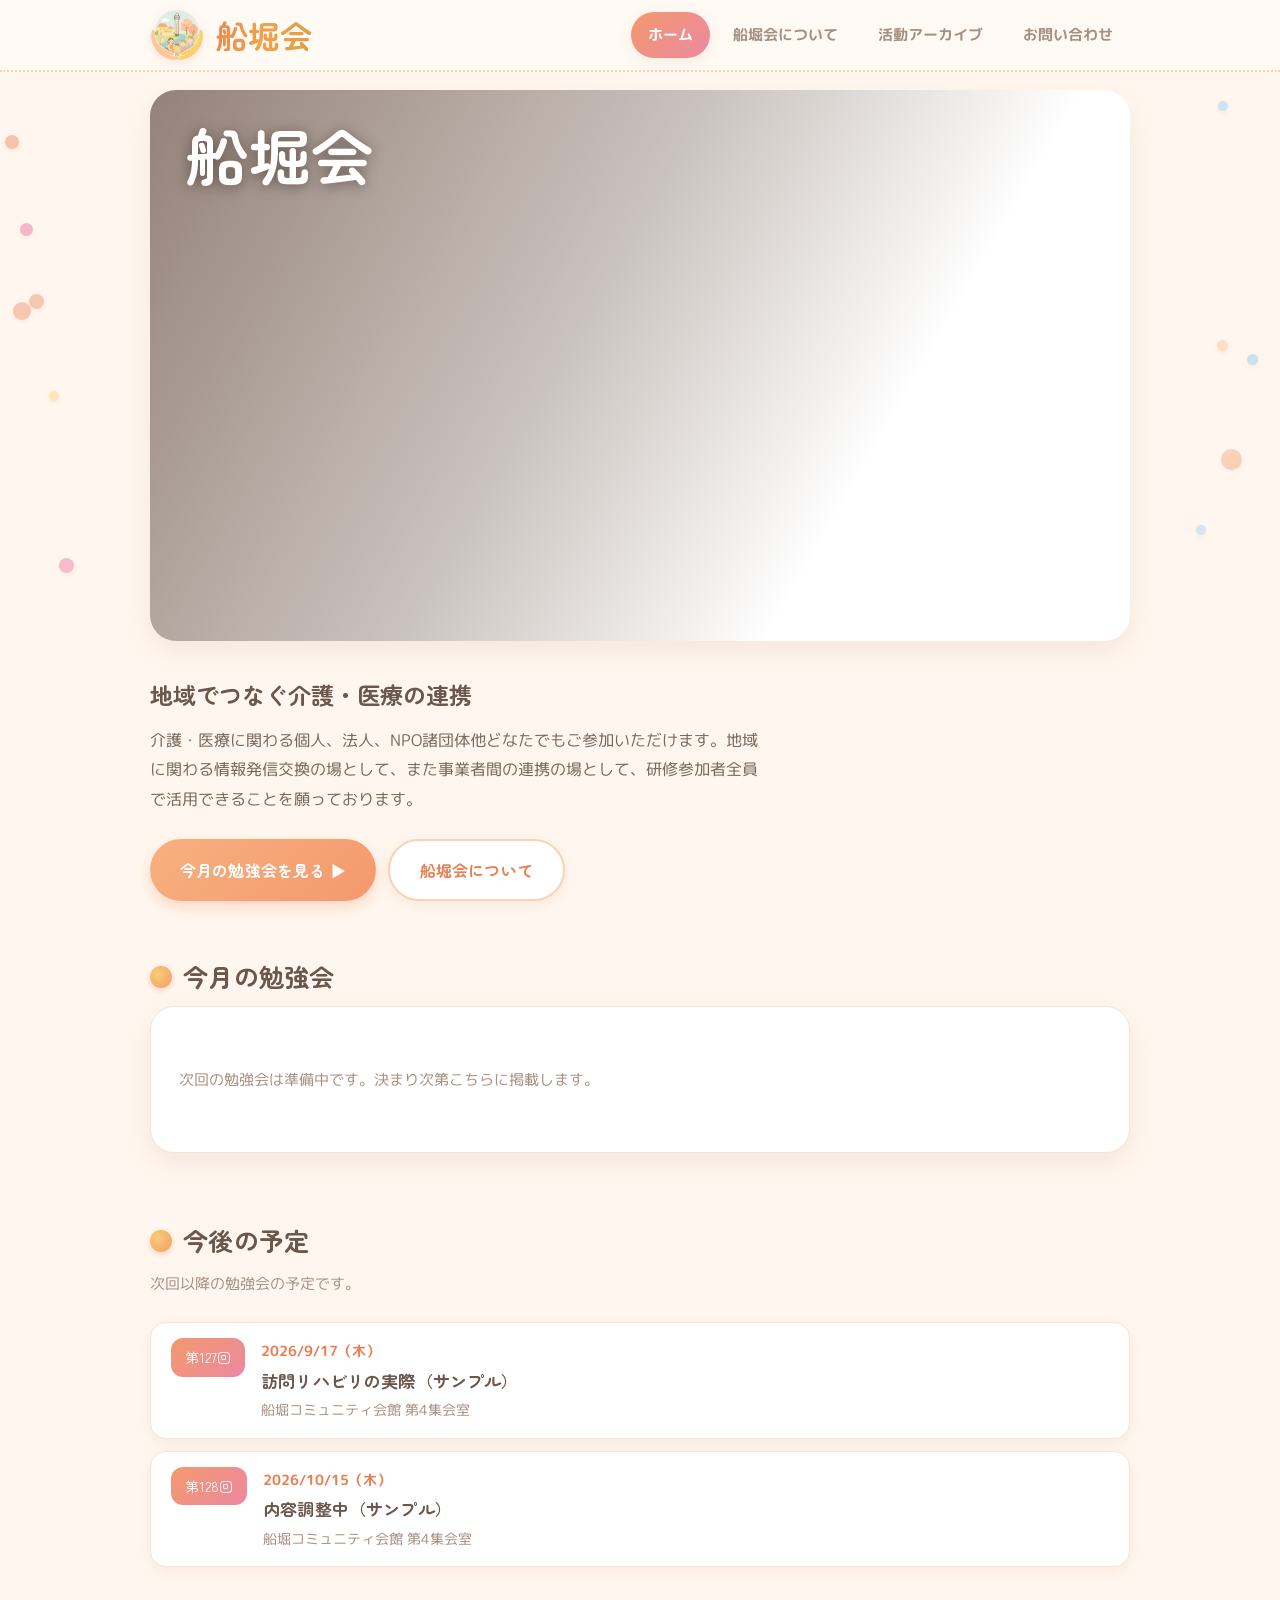
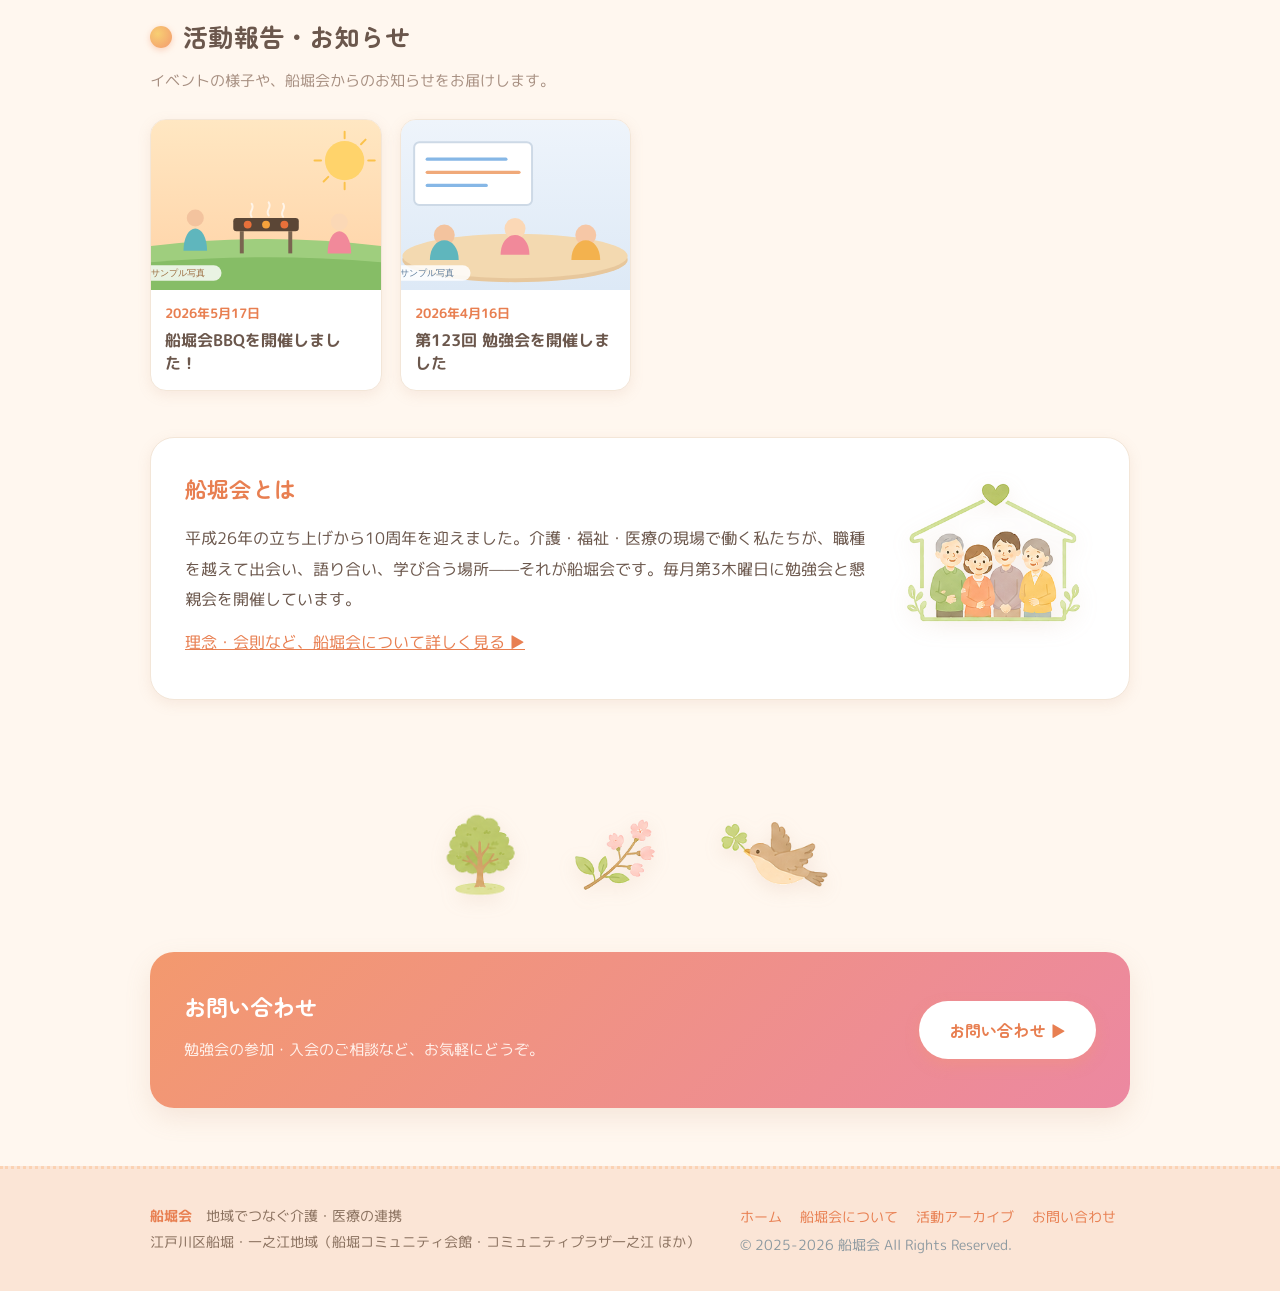
==== commit fe54dee2: "Add files via upload" ====
--- a/公開用/index.html
+++ b/公開用/index.html
@@ -7,7 +7,7 @@
 <link rel="preconnect" href="https://fonts.googleapis.com">
 <link rel="preconnect" href="https://fonts.gstatic.com" crossorigin>
 <link href="https://fonts.googleapis.com/css2?family=Noto+Sans+JP:wght@400;500;700;900&display=swap" rel="stylesheet">
-<link rel="stylesheet" href="style.css?v=24">
+<link rel="stylesheet" href="style.css?v=27">
 </head>
 <body>
 
@@ -58,13 +58,12 @@
 
   <section class="block" id="feature">
     <h2 class="sec">今月の勉強会</h2>
-    <p class="sec-sub">最新の勉強会のご案内です。開催日が過ぎると自動で活動アーカイブへ移動します。</p>
     <div id="feature-mount"></div>
   </section>
 
   <section class="block" id="schedule" style="padding-top:0">
     <h2 class="sec">今後の予定</h2>
-    <p class="sec-sub">次回以降の勉強会の開催予定です。</p>
+    <p class="sec-sub">次回以降の勉強会の予定です。</p>
     <div id="schedule-mount"></div>
   </section>
 
@@ -119,7 +118,7 @@
   </div>
 </footer>
 
-<script src="app.js?v=24"></script>
+<script src="app.js?v=28"></script>
 <script>
 (function(){
   var c=document.querySelector('.side-dots'); if(!c) return;
@@ -139,4 +138,3 @@
 </script>
 </body>
 </html>
-                                                                                                                                                                                                                                                                                                                                                                                                                                                                                                                                                                                                                                                                                                                                                                                                                                                                                                                                                                                                                                                                                                                                                                                                                                                                                                                                                                                                                                                                                                                                                                                                                                                                                                                                                                                                                                                                                                                                                                                                                                                                                                                                                                                                                                                                                                                                                                                                                                                                                                                                                                                                                                                                                                                                                                                                                                                                                                                                                                                                                                                                                                                                                                                                                                                                                                                                                                                                                                                                                                                                                                                                                                                                                                                                                                                                                                                                                                                                                                                                                                                                                                                                                                                                                                                                                                                                                                                                                                                                                                                                                                                                                                                                                                                                                                                                                                                                                                                                                                                                                                                                                                                                                                                                                                                                                                                                                                                                                                                                                                                                                                                                                                                                                                                                                                                                                                                                                                                                                                                                                                                                                                                                                                                                                                                                                                                                                                                                                                                                                                                                                                                                                                                                                                                                                                                                                                                                                                                                                                                                                                                                                                                                                                                                                                                                                                                                                                                                                                                                                                                                                                                                                                                                                                                                                                                                                                                                                                                                                                                                                                                                                                                                                                                                                                                                                                                                                                                                                                                                                                                                                                                                                                                                                                                                                                                                                                                                                                                                                                                                                                                                                                                                                                                                                                                                                                                                                                                                                                                                                                                                                                                                                                                                                                                                                                                                                                                                                                                                                                                                                                                                                                                                                                                                                                                                                                                                                                                                                                                                                                                                                                                                                                                                                                                                                                                                                                                                                                                                                                                                                                                                                                                                                                                                                                                                                                                                                                                                                                                                                                                                                                                                                                                                                                                                                                                                                                                                                                                                                                                                                                                                                                                                                                                                                                                                                                                                                                                                                                                                                                                                                                                                                                                                                                                                                                                                                                                                                                                                                                                                                                                                                                                                                                                                                                                                                                                                                                                                                                                                                                                                                                                                                                                                                                                                                                                                                                                                                                                                                                                                                                                                                                                                                                                                                                                                                                                                                                                                                                                                                                                                                                                                                                                                                                                                                                                                                                                                                                                                                                                                                                                                                                                                                                                                                                                                                                                                                                                                                                                                                                                                                                                                                                                                                                                                                                                                                                                                                                                                                                                                                                                                                                                                                                                                                                                                                                                                                                                                                                                                                                                                                                       
--- a/公開用/style.css
+++ b/公開用/style.css
@@ -141,13 +141,13 @@
 .speakers{border-top:2px dotted var(--peach);padding-top:22px;margin-top:6px}
 .speakers h4{font-size:27px;color:var(--coral-d);margin:0 0 18px;font-weight:700;letter-spacing:.04em;font-family:"Zen Maru Gothic","M PLUS Rounded 1c",sans-serif}
 .speaker{display:flex;gap:20px;align-items:flex-start;margin-bottom:22px}
-.avatar{flex:0 0 240px;width:240px;height:240px;border-radius:50%;object-fit:cover;object-position:50% 8%;border:6px solid #fff;box-shadow:0 8px 20px rgba(190,140,110,.28);background:linear-gradient(135deg,#ffe6d3,#ffd0dd);display:grid;place-items:center;color:var(--coral-d);font-size:76px;overflow:hidden;font-family:"Zen Maru Gothic",sans-serif}
+.avatar{flex:0 0 280px;width:280px;height:280px;border-radius:50%;object-fit:contain;background-color:#fff6ef;border:6px solid #fff;box-shadow:0 8px 20px rgba(190,140,110,.28);background:linear-gradient(135deg,#ffe6d3,#ffd0dd);display:grid;place-items:center;color:var(--coral-d);font-size:92px;overflow:hidden;font-family:"Zen Maru Gothic",sans-serif}
 .sp-body{flex:1;min-width:0}
-.speaker .name{font-weight:700;font-size:28px}
+.speaker .name{font-weight:700;font-size:34px}
 .speaker .org{display:flex;align-items:center;flex-wrap:wrap;gap:8px 14px;color:var(--coral-d);font-size:16.5px;font-weight:600;margin:6px 0 9px}
-.speaker .org-logo{flex:0 0 auto;height:180px;width:auto;max-width:min(100%,540px);object-fit:contain;border-radius:14px;background:#fff;padding:10px;border:1px solid #f0e2d4;box-shadow:0 4px 12px rgba(190,140,110,.18)}
+.speaker .org-logo{flex:0 0 auto;height:72px;width:auto;max-width:220px;object-fit:contain;border-radius:10px;background:#fff;padding:6px;border:1px solid #f0e2d4;box-shadow:0 3px 9px rgba(190,140,110,.16)}
 .speaker .org span{flex:1 1 auto;min-width:0}
-.speaker .profile{color:var(--muted);font-size:14px;margin:0}
+.speaker .profile{color:var(--muted);font-size:16px;margin:0}
 
 .cta{display:flex;flex-wrap:wrap;gap:12px;align-items:center;margin-top:24px;padding-top:22px;border-top:2px dotted var(--peach)}
 .cta .note{color:var(--muted);font-size:13px;flex:1;min-width:220px}
@@ -321,9 +321,9 @@
 @media(max-width:600px){
   .speaker{flex-direction:column;align-items:center;text-align:center;gap:12px}
   .speaker .org{justify-content:center}
-  .avatar{width:190px;height:190px;flex:0 0 auto;font-size:60px}
-  .speaker .org-logo{height:130px}
-  .speaker .name{font-size:24px}
+  .avatar{width:220px;height:220px;flex:0 0 auto;font-size:70px}
+  .speaker .org-logo{height:64px}
+  .speaker .name{font-size:27px}
   .speaker .profile{font-size:14.5px}
 }
 
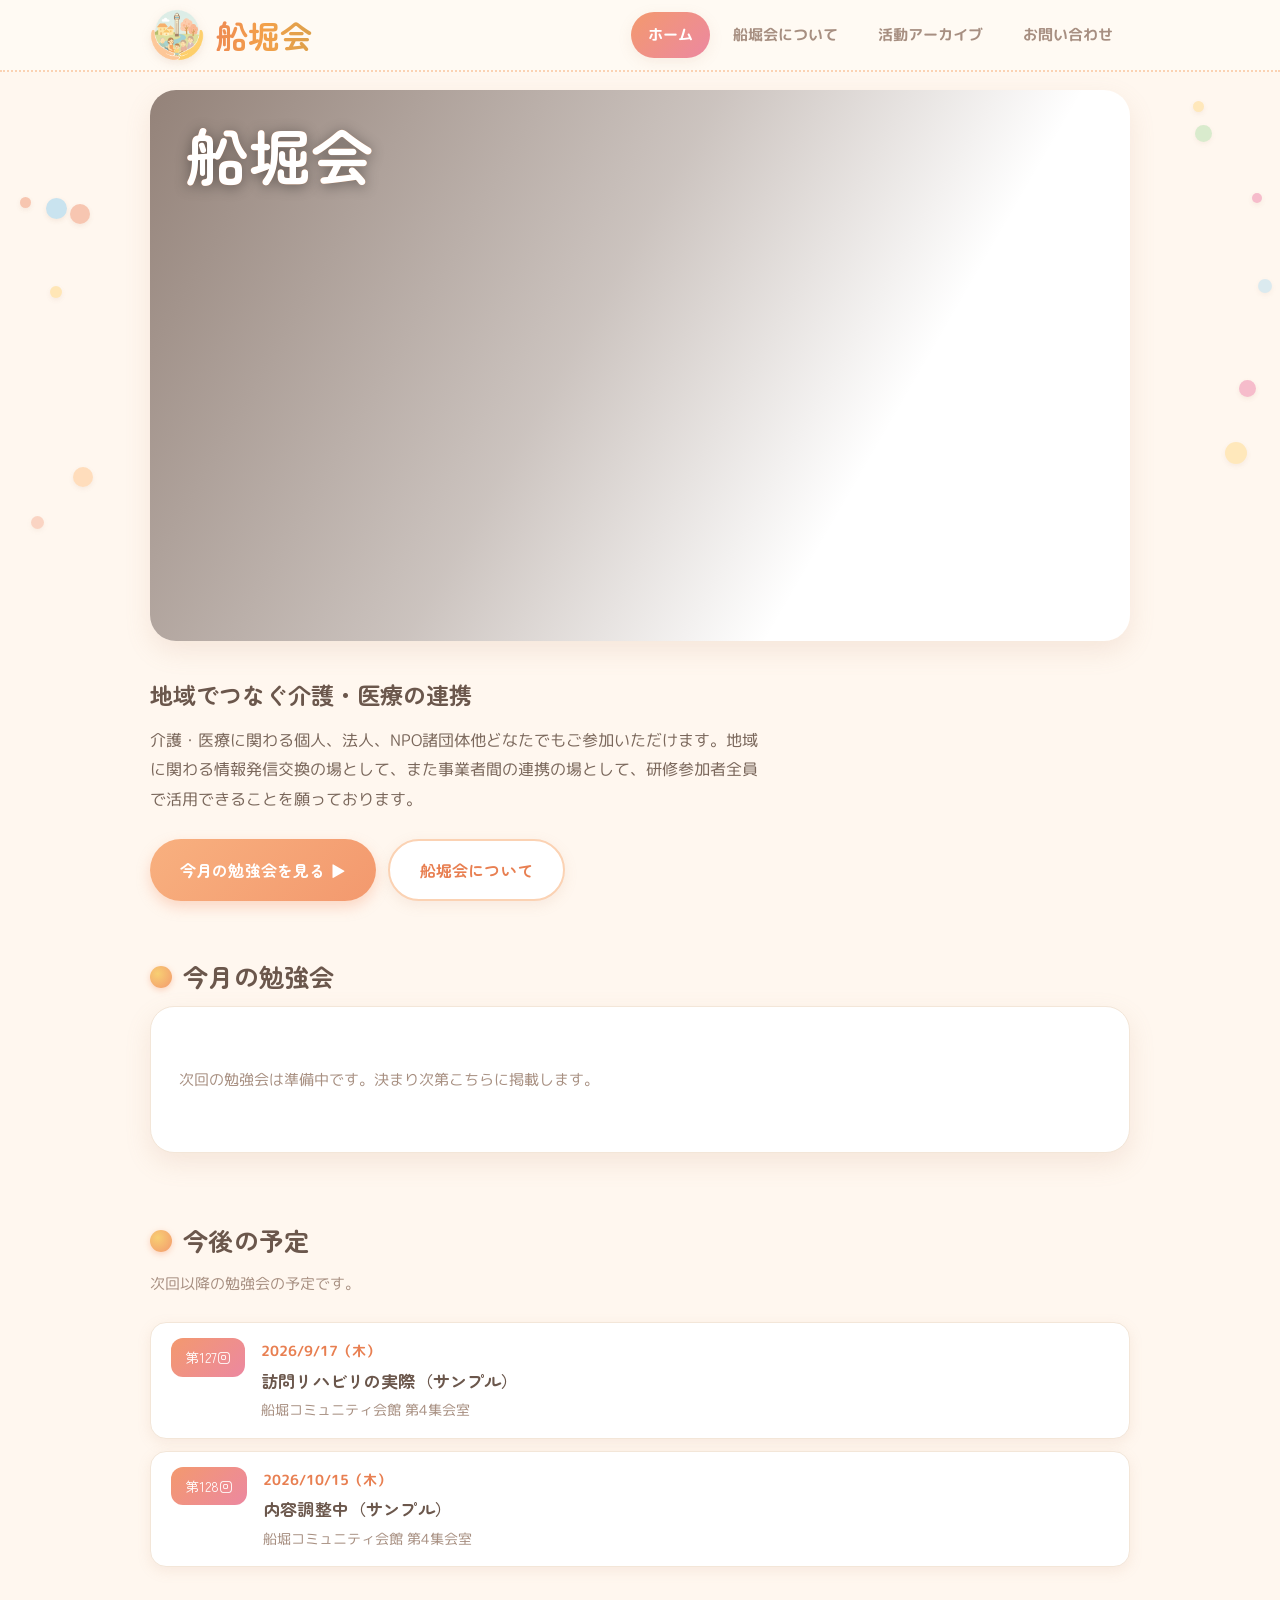
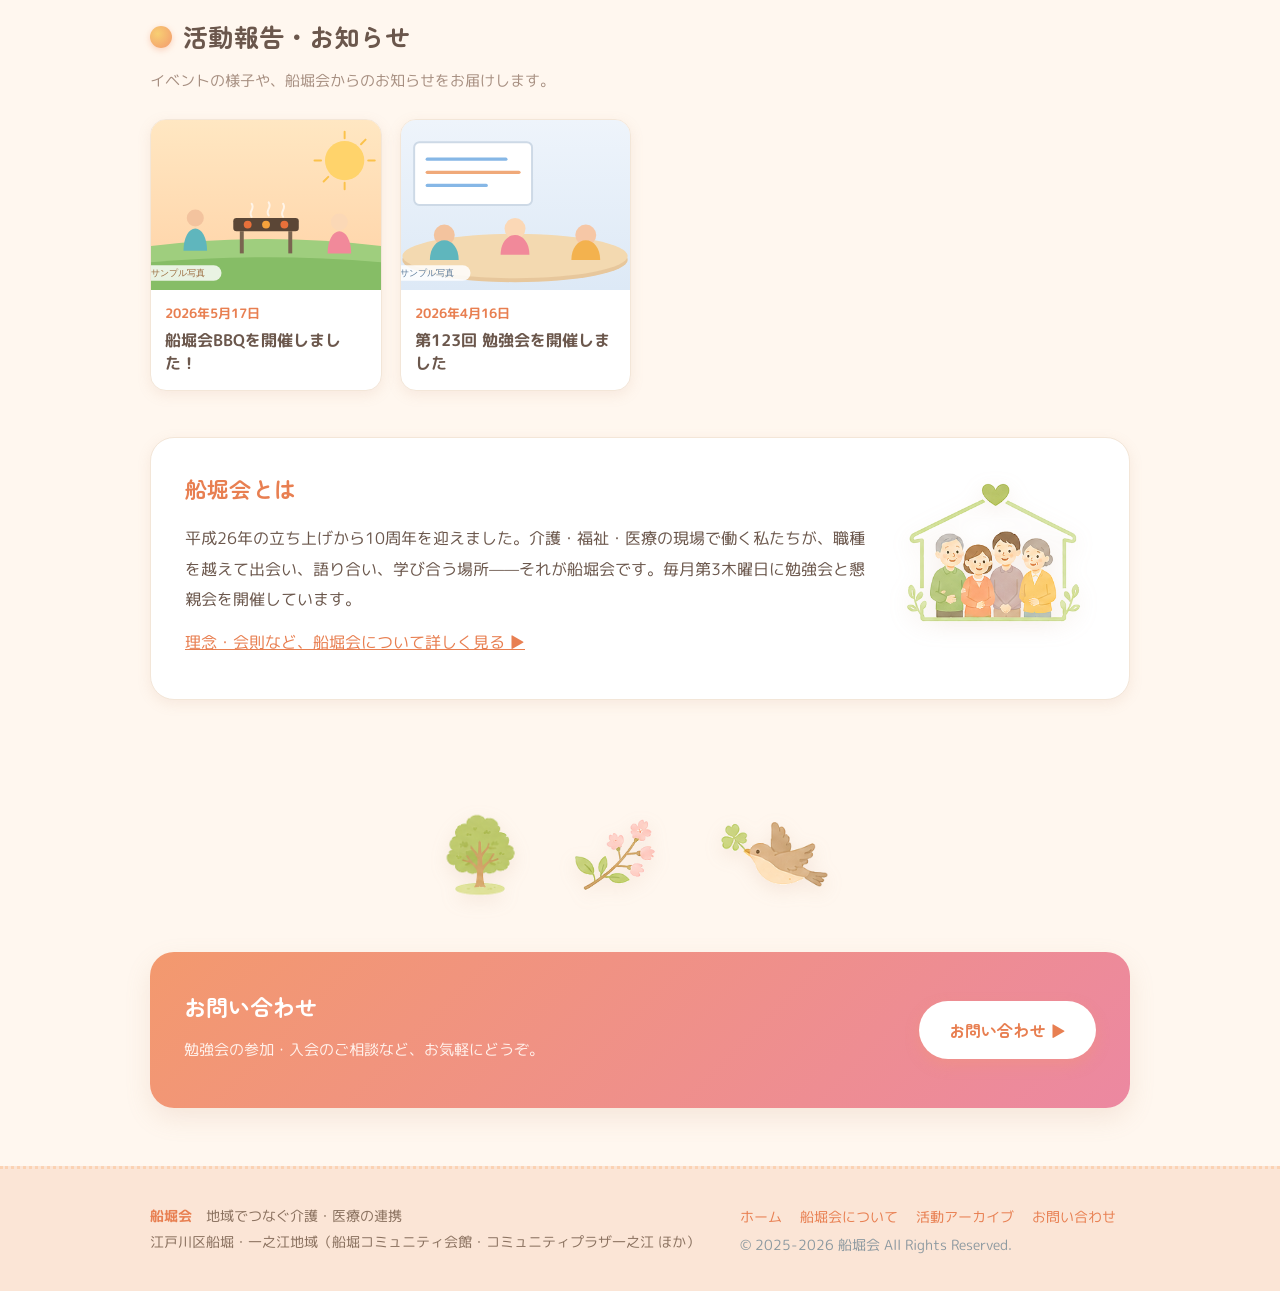
==== commit de3bf749: "Add files via upload" ====
--- a/公開用/index.html
+++ b/公開用/index.html
@@ -3,11 +3,20 @@
 <head>
 <meta charset="UTF-8">
 <meta name="viewport" content="width=device-width, initial-scale=1.0">
+<meta name="description" content="船堀会は東京都江戸川区（船堀・一之江地域）で、介護・福祉・医療に携わる人が職種を越えて集う会です。毎月第3木曜日に勉強会と懇親会を開催。個人・法人・NPOほか、どなたでもご参加いただけます。">
+<link rel="canonical" href="https://funaborikai.github.io/">
+<meta property="og:type" content="website">
+<meta property="og:site_name" content="船堀会">
+<meta property="og:title" content="船堀会 ｜ 地域でつなぐ介護・医療の連携">
+<meta property="og:description" content="船堀会は東京都江戸川区（船堀・一之江地域）で、介護・福祉・医療に携わる人が職種を越えて集う会です。毎月第3木曜日に勉強会と懇親会を開催。個人・法人・NPOほか、どなたでもご参加いただけます。">
+<meta property="og:url" content="https://funaborikai.github.io/">
+<meta property="og:image" content="https://funaborikai.github.io/logo-mark.png">
+<meta property="og:locale" content="ja_JP">
 <title>船堀会 ｜ 地域でつなぐ介護・医療の連携</title>
 <link rel="preconnect" href="https://fonts.googleapis.com">
 <link rel="preconnect" href="https://fonts.gstatic.com" crossorigin>
 <link href="https://fonts.googleapis.com/css2?family=Noto+Sans+JP:wght@400;500;700;900&display=swap" rel="stylesheet">
-<link rel="stylesheet" href="style.css?v=27">
+<link rel="stylesheet" href="style.css?v=31">
 </head>
 <body>
 
@@ -118,7 +127,7 @@
   </div>
 </footer>
 
-<script src="app.js?v=28"></script>
+<script src="app.js?v=31"></script>
 <script>
 (function(){
   var c=document.querySelector('.side-dots'); if(!c) return;
--- a/公開用/style.css
+++ b/公開用/style.css
@@ -235,6 +235,8 @@
 @media(max-width:560px){ .hero .hero-brand{font-size:44px} .hero .hero-catch{font-size:18px} }
 
 /* ⑥ 参加を申し込むボタン（大きく・目立つ） */
+.btn-cancel{font-size:14px;padding:11px 22px;box-shadow:var(--shadow-sm)}
+.btn-cancel:hover{transform:translateY(-2px) scale(1.01)}
 .btn-join{font-size:18px;padding:18px 44px;box-shadow:0 10px 22px rgba(248,184,79,.5)}
 .btn-join:hover{transform:translateY(-3px) scale(1.03)}
 @media(min-width:641px){ .btn-join{animation:joinBounce 2.6s ease-in-out infinite} }
@@ -270,6 +272,10 @@
 .rep-card:hover{transform:translateY(-3px);box-shadow:0 12px 24px rgba(190,140,110,.22)}
 .rep-thumb{display:block;width:100%;height:170px;object-fit:cover;background:#ffe9d6}
 .rep-noimg{background:linear-gradient(135deg,#ffe0c9,#ffd2a6)}
+.rep-card.no-photo{background:linear-gradient(160deg,#fff7f0,#ffe9db);justify-content:center}
+.rep-card.no-photo .rep-cap{padding:26px 20px}
+.rep-card.no-photo .rep-cap::before{content:"";display:block;width:34px;height:4px;border-radius:999px;background:var(--coral-d);margin-bottom:14px}
+.rep-card.no-photo .rep-title{font-size:18px}
 .rep-cap{padding:12px 14px 14px}
 .rep-cap .rep-date{display:block;color:var(--coral-d);font-size:12.5px;font-weight:700;margin-bottom:4px}
 .rep-cap .rep-title{display:block;font-size:16px;color:var(--ink);line-height:1.45;font-weight:700}
@@ -281,6 +287,9 @@
 .rep-mdate{color:var(--coral-d);font-weight:700;font-size:13px;margin:0 0 6px}
 .rep-mtitle{font-size:22px;margin:0 0 14px;color:var(--ink);line-height:1.5}
 .rep-mtext{color:#5a4a3e;font-size:15px;line-height:1.9;margin:0;white-space:pre-line}
+.rep-mlink{display:inline-block;margin-top:18px;background:linear-gradient(135deg,#f8b07f,#f3996e);color:#fff;text-decoration:none;border-radius:999px;padding:11px 24px;font-weight:700;font-size:14px;box-shadow:0 4px 12px rgba(243,153,110,.32)}
+.rep-mlink:hover{transform:translateY(-1px)}
+.rep-mlink[hidden]{display:none}
 .rep-close{position:absolute;top:14px;right:16px;width:40px;height:40px;border-radius:50%;border:none;background:rgba(255,255,255,.92);font-size:24px;line-height:1;cursor:pointer;color:#5b4630;box-shadow:0 2px 8px rgba(0,0,0,.25)}
 .rep-close:hover{background:#fff}
 @media(max-width:560px){ .rep-mtitle{font-size:19px} }
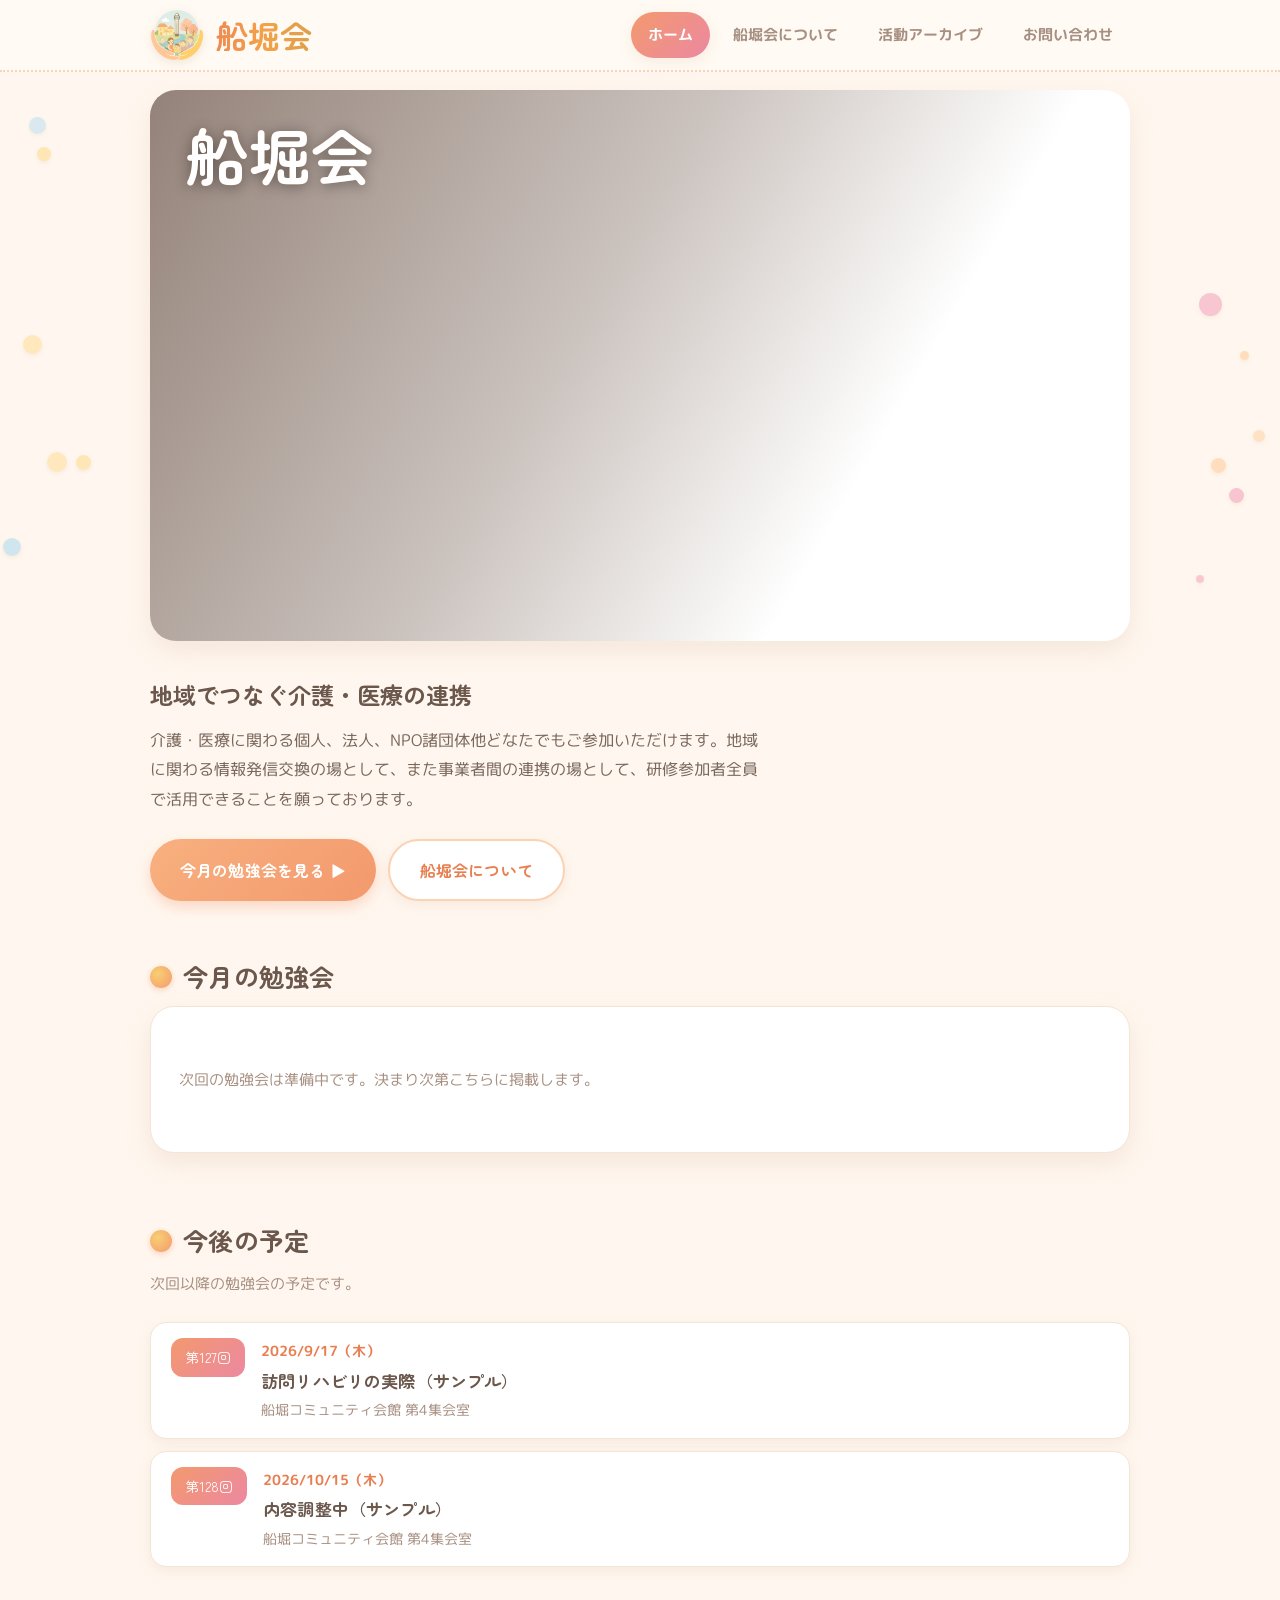
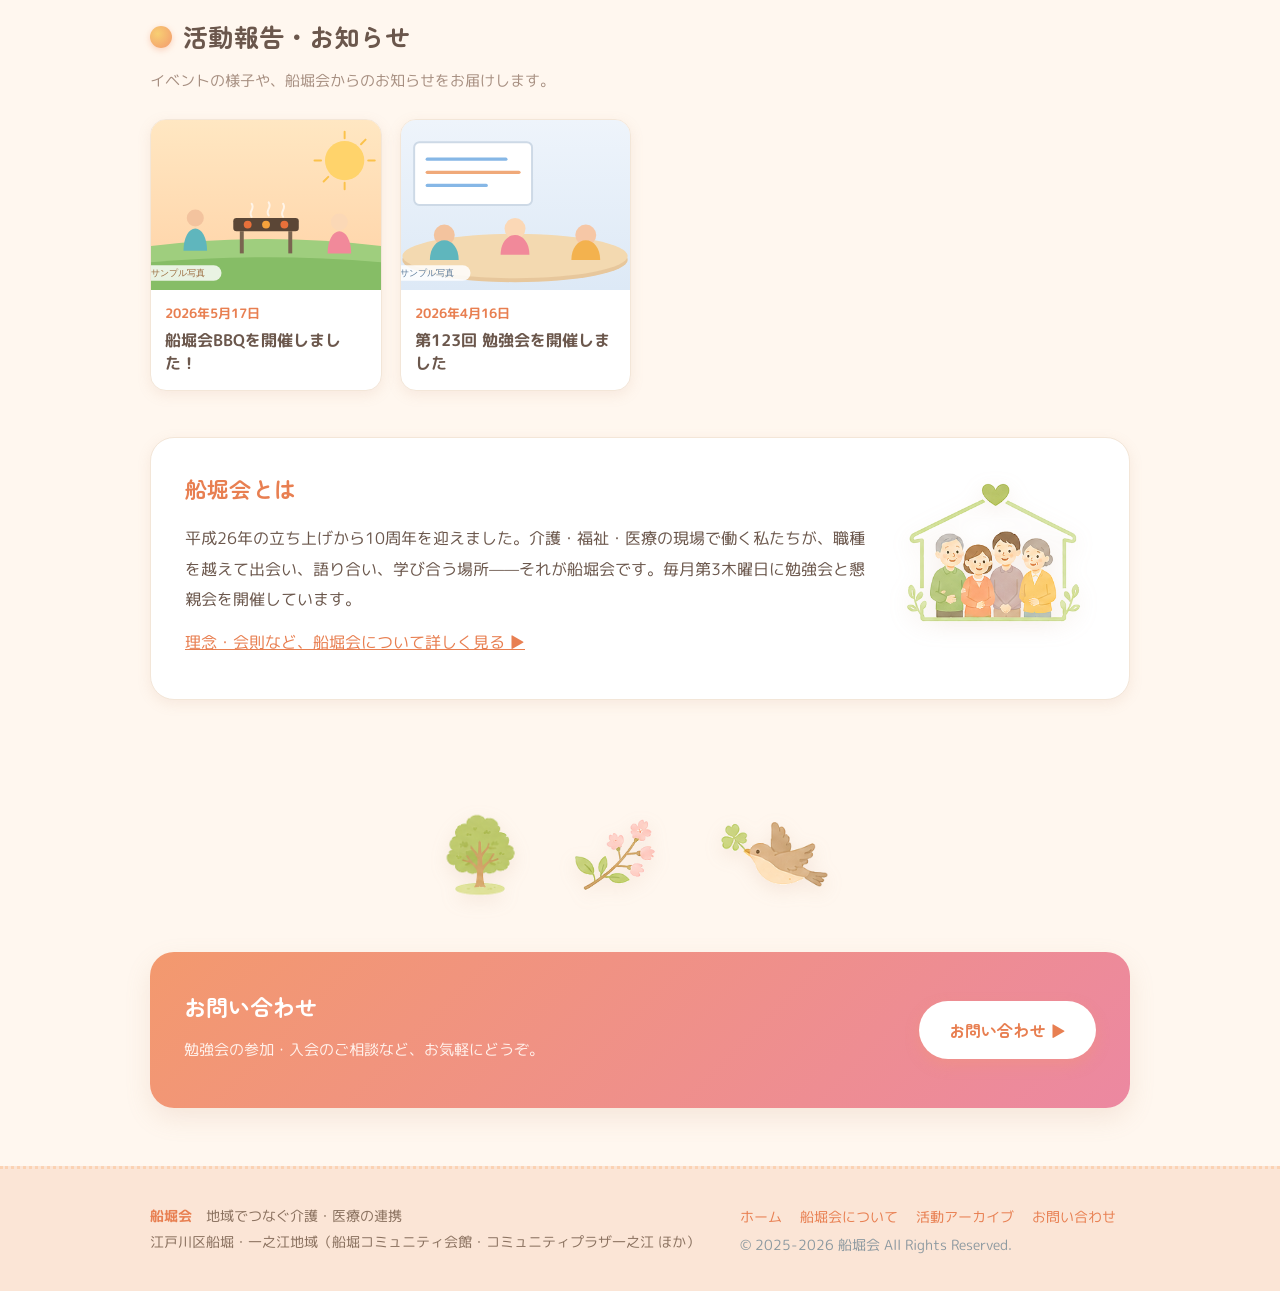
==== commit fd8cb2a2: "Add files via upload" ====
--- a/公開用/index.html
+++ b/公開用/index.html
@@ -16,7 +16,7 @@
 <link rel="preconnect" href="https://fonts.googleapis.com">
 <link rel="preconnect" href="https://fonts.gstatic.com" crossorigin>
 <link href="https://fonts.googleapis.com/css2?family=Noto+Sans+JP:wght@400;500;700;900&display=swap" rel="stylesheet">
-<link rel="stylesheet" href="style.css?v=31">
+<link rel="stylesheet" href="style.css?v=32">
 </head>
 <body>
 
@@ -127,7 +127,7 @@
   </div>
 </footer>
 
-<script src="app.js?v=31"></script>
+<script src="app.js?v=32"></script>
 <script>
 (function(){
   var c=document.querySelector('.side-dots'); if(!c) return;
